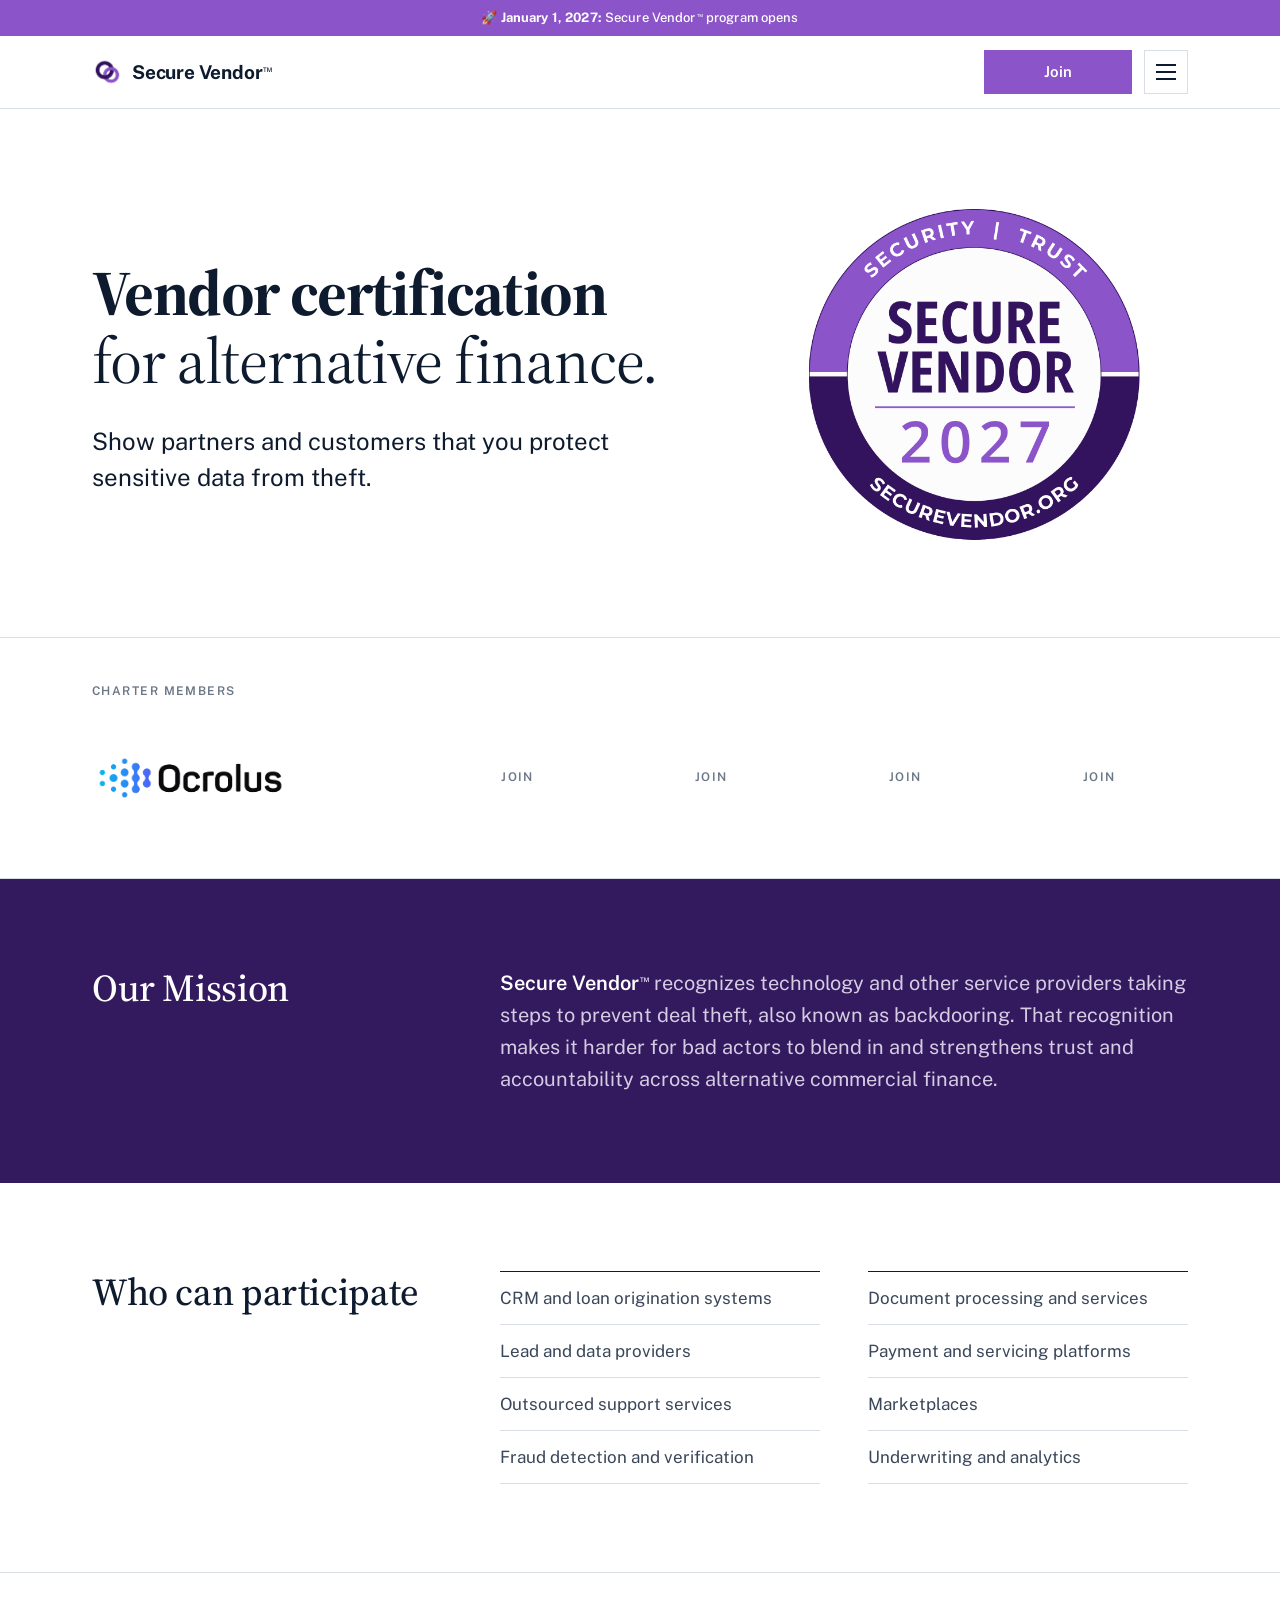
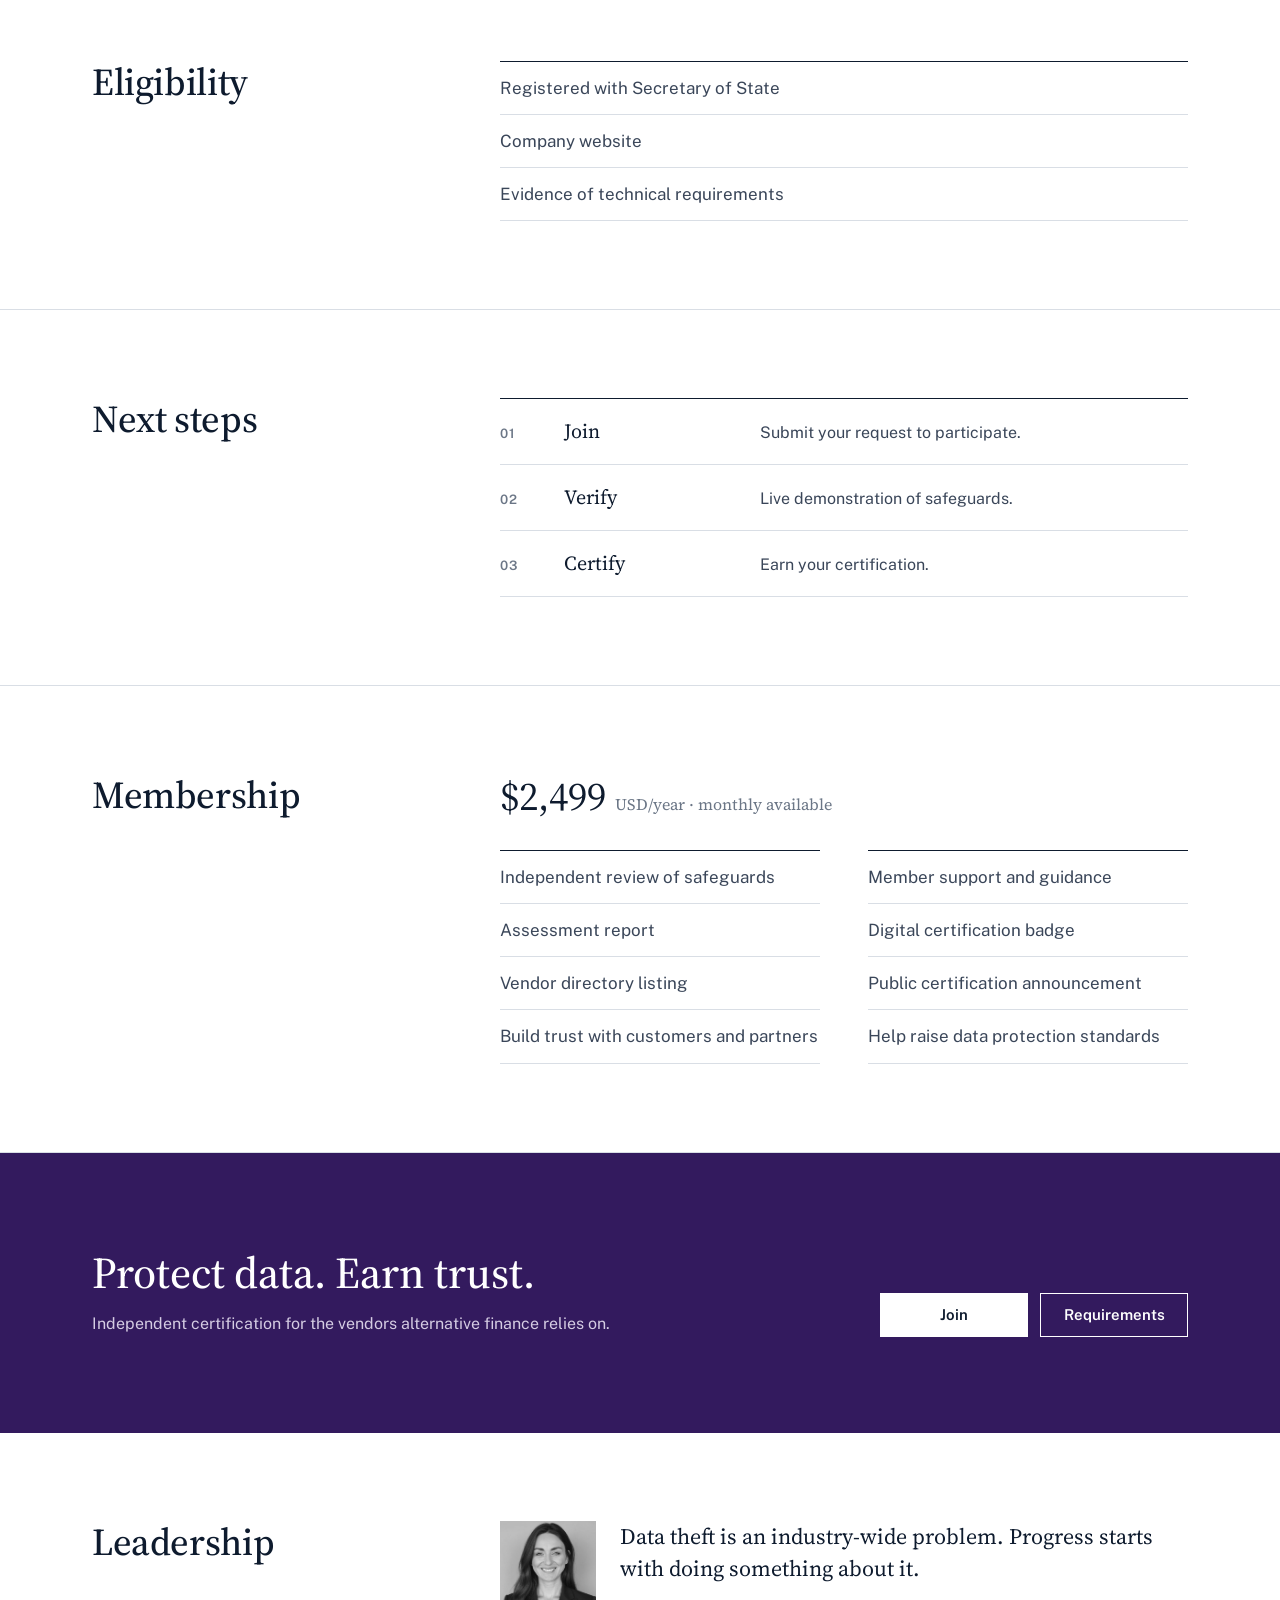
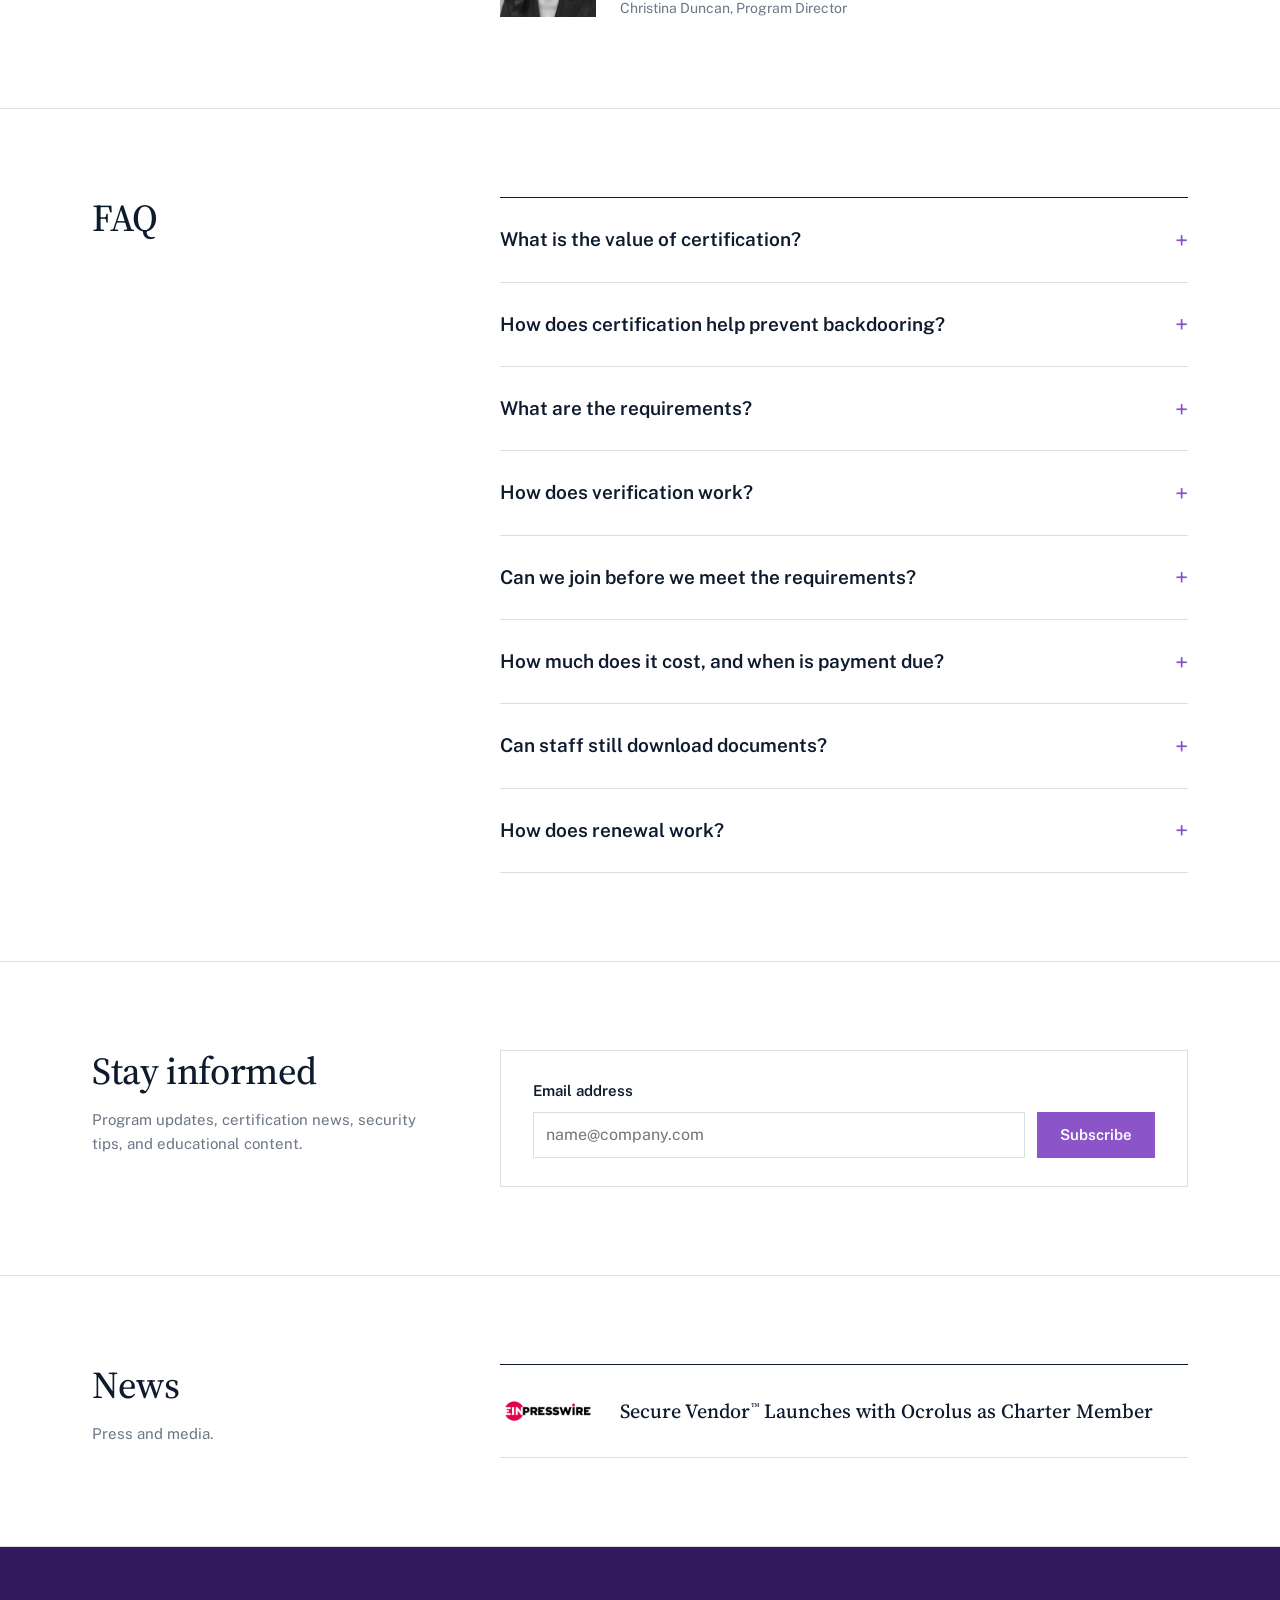
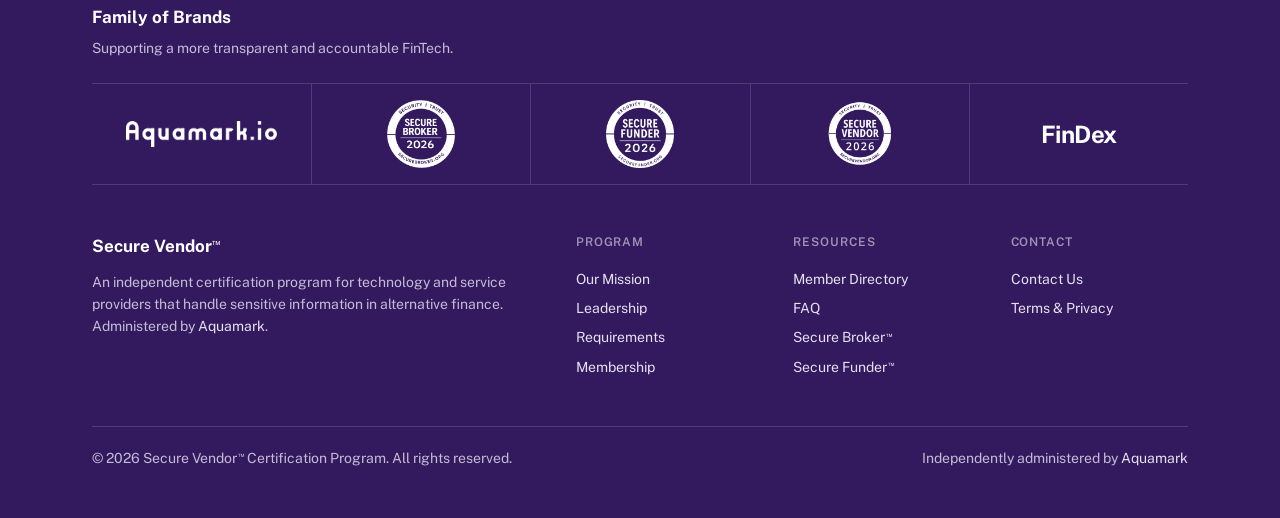
==== index.html @ 7bb22926 "Home: Ocrolus logo slightly smaller Co-Authored-By: Claude Opus 5.5 <noreply@anthropic.com> Claude-S" ====
<!DOCTYPE html>
<html lang="en">
<head>
<meta charset="UTF-8">
<meta name="viewport" content="width=device-width, initial-scale=1.0">
<title>Secure Vendor™ — Vendor Certification for Alternative Finance</title>
<meta name="description" content="Secure Vendor™ is an independent certification program for technology and service providers that handle sensitive information in alternative finance.">
<meta property="og:title" content="Secure Vendor™ — Vendor Certification for Alternative Finance">
<meta property="og:description" content="Secure Vendor™ is an independent certification program for technology and service providers that handle sensitive information in alternative finance.">
<meta property="og:type" content="website">
<meta property="og:url" content="https://securevendor.org/">
<meta property="og:image" content="https://securevendor.org/og-blank.png">
<link rel="icon" type="image/png" sizes="32x32" href="vendor-rings.png?v=c6db47a4">
<link rel="apple-touch-icon" sizes="180x180" href="vendor-rings.png?v=c6db47a4">
<link rel="preconnect" href="https://fonts.googleapis.com">
<link rel="preconnect" href="https://fonts.gstatic.com" crossorigin>
<link href="https://fonts.googleapis.com/css2?family=Public+Sans:wght@400;500;600;700&family=Source+Serif+4:opsz,wght@8..60,400;8..60,500;8..60,600;8..60,700&display=swap" rel="stylesheet">
<link rel="stylesheet" href="site.css?v=baca03fb">
<style>
  .form-frame { border: 1px solid var(--rule); background: var(--paper); padding: 28px 32px; }
  .nl-form label { display: block; font-size: 15px; font-weight: 600; color: var(--ink); margin-bottom: 8px; }
  .nl-row { display: flex; gap: 12px; }
  .nl-row input { flex: 1; min-width: 0; font: inherit; font-size: 16px; color: var(--ink); background: #fff; border: 1px solid var(--rule); border-radius: 0; padding: 11px 12px; line-height: 1.4; }
  .nl-row input:focus { outline: none; border-color: var(--accent); box-shadow: 0 0 0 3px rgba(26, 109, 217, .15); }
  .nl-row input[aria-invalid=true] { border-color: #B42318; }
  .nl-row .btn { min-width: 0; flex: none; }
  .nl-row .btn[disabled] { opacity: .65; cursor: progress; }
  .nl-hp { position: absolute; left: -10000px; width: 1px; height: 1px; overflow: hidden; }
  .nl-msg { margin: 12px 0 0; font-size: 15px; }
  .nl-msg.is-error { color: #B42318; }
  .nl-msg.is-ok { color: var(--ink); }
  @media (max-width: 560px) { .form-frame { padding: 22px 20px; } .nl-row { flex-direction: column; } .nl-row .btn { width: 100%; } }
</style>
</head>
<body>


<header class="nav">
  <div class="announce">🚀 <strong>January 1, 2027:</strong> Secure Vendor<sup class="tm">&trade;</sup> program opens</div>
  <div class="wrap">
    <a class="nav-logo" href="./" aria-label="Secure Vendor home"><img src="vendor-rings.png?v=c6db47a4" alt=""><span>Secure Vendor<sup>&trade;</sup></span></a>
    <nav class="nav-links" aria-label="Primary">
      <a href="program-guidelines/" target="_blank" rel="noopener">Requirements</a>
      <a href="#faq">FAQs</a>
      <a href="#press">News</a>
      <a href="directory/">Directory</a>
      <a href="https://securebroker.org" target="_blank" rel="noopener noreferrer">Broker Program</a>
      <a href="https://securefunder.org" target="_blank" rel="noopener noreferrer">Funder Program</a>
      <a href="contact/">Contact</a>
    </nav>
    <div class="nav-actions">
      <a class="btn" href="join/">Join</a>
      <button class="nav-toggle" type="button" aria-expanded="false" aria-controls="mobileMenu" aria-label="Open menu"><span></span><span></span><span></span></button>
    </div>
  </div>
  <div class="mobile-menu" id="mobileMenu">
    <a href="program-guidelines/" target="_blank" rel="noopener">Requirements</a>
    <a href="#faq">FAQs</a>
    <a href="#press">News</a>
    <a href="directory/">Directory</a>
    <a href="https://securebroker.org" target="_blank" rel="noopener noreferrer">Broker Program</a>
    <a href="https://securefunder.org" target="_blank" rel="noopener noreferrer">Funder Program</a>
    <a href="contact/">Contact</a>
  </div>
</header>

<main>

  <section class="hero">
    <div class="wrap">
      <div>
        <h1><strong>Vendor certification</strong><br class="m-br"> <span class="h1-tail">for alternative finance.</span></h1>
        <p class="hero-lede">Show partners and customers that you<br class="m-br"> protect sensitive data from theft.</p>
      </div>
      <figure class="figure">
        <div class="figure-frame"><img src="vendor-badge-2027.png?v=ba500cca" alt="Secure Vendor&trade; Certified 2027"></div>
      </figure>
    </div>
  </section>

  <section class="clients" id="members" aria-labelledby="members-title">
    <div class="wrap">
      <h2 class="clients-label" id="members-title">Charter Members</h2>
      <ul class="client-grid">
        <li><a class="client-slot" href="https://www.ocrolus.com/" target="_blank" rel="noopener noreferrer"><img src="ocrolus.png?v=8b1a0f3a" alt="Ocrolus"></a></li>
        <li><a class="client-slot soon" href="join/">Join</a></li>
        <li><a class="client-slot soon" href="join/">Join</a></li>
        <li><a class="client-slot soon" href="join/">Join</a></li>
        <li><a class="client-slot soon" href="join/">Join</a></li>
      </ul>
    </div>
  </section>

  <section class="section dark" id="about">
    <div class="wrap">
      <div>
        <h2>Our Mission</h2>
      </div>
      <div class="body">
        <p class="mission"><strong>Secure Vendor<sup class="tm">&trade;</sup></strong> recognizes technology and other service providers taking steps to prevent deal theft, also known as backdooring. That recognition makes it harder for bad actors to blend in and strengthens trust and accountability across alternative commercial finance.</p>
      </div>
    </div>
  </section>

  <section class="section" id="eligibility">
    <div class="wrap">
      <div>
        <h2>Who can participate</h2>
      </div>
      <div>
        <ul class="ruled two">
          <li>CRM and loan origination systems</li>
          <li>Document processing and services</li>
          <li>Lead and data providers</li>
          <li>Payment and servicing platforms</li>
          <li>Outsourced support services</li>
          <li>Marketplaces</li>
          <li>Fraud detection and verification</li>
          <li>Underwriting and analytics</li>
        </ul>
      </div>
    </div>
  </section>

  <section class="section" id="eligibility-reqs">
    <div class="wrap">
      <div>
        <h2>Eligibility</h2>
      </div>
      <div>
        <ul class="ruled">
          <li>Registered with Secretary of State</li>
          <li>Company website</li>
          <li>Evidence of technical requirements</li>
        </ul>
      </div>
    </div>
  </section>

  <section class="section" id="how">
    <div class="wrap">
      <div>
        <h2>Next steps</h2>
      </div>
      <div>
        <ol class="hw">
          <li><span class="hw-n">01</span><span class="hw-t">Join</span><span class="hw-d">Submit your request to participate.</span></li>
          <li><span class="hw-n">02</span><span class="hw-t">Verify</span><span class="hw-d">Live demonstration of safeguards.</span></li>
          <li><span class="hw-n">03</span><span class="hw-t">Certify</span><span class="hw-d">Earn your certification.</span></li>
        </ol>
      </div>
    </div>
  </section>

  <section class="section" id="membership">
    <div class="wrap">
      <div>
        <h2>Membership</h2>
      </div>
      <div>
        <div class="price-row">
          <div><p class="price">$2,499 <small>USD/year &middot; monthly available</small></p></div>
        </div>
        <ul class="ruled two">
          <li>Independent review of safeguards</li>
          <li>Member support and guidance</li>
          <li>Assessment report</li>
          <li>Digital certification badge</li>
          <li>Vendor directory listing</li>
          <li>Public certification announcement</li>
          <li>Build trust with customers and partners</li>
          <li>Help raise data protection standards</li>
        </ul>
      </div>
    </div>
  </section>

  <section class="closing" id="join">
    <div class="wrap">
      <div>
        <h2>Protect data. Earn trust.</h2>
        <p>Independent certification for the vendors alternative finance relies on.</p>
      </div>
      <div class="closing-actions">
        <a class="btn" href="join/">Join</a>
        <a class="btn btn-quiet" href="program-guidelines/">Requirements</a>
      </div>
    </div>
  </section>

  <section class="section" id="leadership">
    <div class="wrap">
      <div>
        <h2>Leadership</h2>
      </div>
      <div class="body">
        <div class="pull">
          <img src="headshot.png?v=0e5fe84e" alt="Christina Duncan">
          <div>
            <blockquote>Data theft is an industry-wide problem. Progress starts with doing something about it.</blockquote>
            <cite>Christina Duncan, Program Director</cite>
          </div>
        </div>
      </div>
    </div>
  </section>

  <section class="section" id="faq">
    <div class="wrap">
      <div>
        <h2>FAQ</h2>
      </div>
      <div class="faq-list">
        <details class="faq-item" name="faq"><summary>What is the value of certification?</summary><div class="faq-a"><p><strong>Independent verification.</strong> Show customers and partners that your data protection safeguards have been independently verified. Certified companies receive a digital badge, a public directory listing, and a certification announcement on the program&rsquo;s social media channels and in its newsletter.</p></div></details>
        <details class="faq-item" name="faq"><summary>How does certification help prevent backdooring?</summary><div class="faq-a"><p>We verify that companies have safeguards in place that make it harder for staff to take sensitive documents and data out of company systems and send them to themselves for resale.</p></div></details>
        <details class="faq-item" name="faq"><summary>What are the requirements?</summary><div class="faq-a"><p>Registered with your Secretary of State, have a website, and meet all of the program&rsquo;s technical requirements. See the technical requirements <a href="program-guidelines/">here</a>.</p></div></details>
        <details class="faq-item" name="faq"><summary>How does verification work?</summary><div class="faq-a"><p>We&rsquo;ll meet with you on a live screen-sharing call that typically lasts 30 to 90 minutes. The call isn&rsquo;t recorded. During the call, you&rsquo;ll show us where non-management staff can access sensitive documents or data and what safeguards you use to protect that information. You can pause screen sharing between questions to keep sensitive or proprietary information private.</p></div></details>
        <details class="faq-item" name="faq"><summary>Can we join before we meet the requirements?</summary><div class="faq-a"><p>Yes, we encourage it. You have 90 days to meet the requirements. You can ask for more time or book a free call for help. We&rsquo;ll certify your company once we confirm you meet all of the requirements.</p></div></details>
        <details class="faq-item" name="faq"><summary>How much does it cost, and when is payment due?</summary><div class="faq-a"><p>$2,499 a year. You can pay in full or in 3, 6, 9 or 12 monthly payments at no added cost. You&rsquo;ll set up payment after you join, before your verification call.</p></div></details>
        <details class="faq-item" name="faq"><summary>Can staff still download documents?</summary><div class="faq-a"><p>Yes, as long as you have appropriate safeguards in place.</p></div></details>
        <details class="faq-item" name="faq"><summary>How does renewal work?</summary><div class="faq-a"><p>Certification renews every year. We&rsquo;ll email you to ask if your systems or the way you store or protect sensitive data have changed. Tell us what changed so we can review it. If nothing has changed, confirm that and your payment will renew automatically.</p></div></details>
      </div>
    </div>
  </section>

  <section class="section" id="newsletter">
    <div class="wrap">
      <div>
        <h2>Stay informed</h2>
        <p class="section-intro">Program updates, certification news, security tips, and educational content.</p>
      </div>
      <div class="form-frame">
        <form class="nl-form" id="nlForm" novalidate>
          <label for="nl-email">Email address</label>
          <div class="nl-row">
            <input id="nl-email" name="email" type="email" autocomplete="email" placeholder="name@company.com" maxlength="254" required>
            <button class="btn" type="submit" id="nl-submit">Subscribe</button>
          </div>
          <div class="nl-hp" aria-hidden="true"><label for="nl-fax">Fax</label><input id="nl-fax" name="fax" type="text" tabindex="-1" autocomplete="off"></div>
          <input type="hidden" name="t" id="nl-t">
          <p class="nl-msg" id="nl-msg" role="status" hidden></p>
        </form>
      </div>
    </div>
  </section>

  <section class="section" id="press">
    <div class="wrap">
      <div>
        <h2>News</h2>
        <p class="section-intro">Press and media.</p>
      </div>
      <div>
        <div>
          <div class="press-row">
            <img src="ein.png?v=b852520e" alt="EIN Presswire">
            <h3>Secure Vendor<sup class="tm">&trade;</sup> Launches with Ocrolus as Charter Member</h3>
          </div>
        </div>
      </div>
    </div>
  </section>

</main>

<script>
  (function () {
    var form = document.getElementById('nlForm'); if (!form) return;
    var input = document.getElementById('nl-email'), btn = document.getElementById('nl-submit'), msg = document.getElementById('nl-msg');
    document.getElementById('nl-t').value = String(Date.now());
    function say(text, ok) { msg.textContent = text; msg.className = 'nl-msg ' + (ok ? 'is-ok' : 'is-error'); msg.hidden = false; }
    input.addEventListener('input', function () { input.removeAttribute('aria-invalid'); });
    form.addEventListener('submit', function (e) {
      e.preventDefault();
      if (!/^[^\s@]+@[^\s@]+\.[a-z]{2,}$/i.test(input.value.trim())) { input.setAttribute('aria-invalid', 'true'); say('Please enter a valid email address.', false); input.focus(); return; }
      btn.disabled = true; btn.textContent = 'Subscribing\u2026'; msg.hidden = true;
      fetch('https://portal.securefunder.org/newsletter', { method: 'POST', body: new FormData(form) })
        .then(function (r) { return r.json().catch(function () { return { ok: false }; }); })
        .then(function (d) {
          if (d && d.ok) { form.reset(); say('Thanks, you\u2019re subscribed.', true); btn.textContent = 'Subscribed'; return; }
          say((d && d.error) || 'Something went wrong. Please try again.', false); btn.disabled = false; btn.textContent = 'Subscribe';
        })
        .catch(function () { say('We couldn\u2019t reach the server. Please try again.', false); btn.disabled = false; btn.textContent = 'Subscribe'; });
    });
  })();
</script>

<footer class="site-foot">
  <div class="wrap">
    <section class="fob" aria-labelledby="fob-title">
      <h2 id="fob-title" class="fob-title">Family of Brands</h2>
      <p class="fob-sub">Supporting a more transparent and accountable FinTech.</p>
      <ul class="fob-row">
        <li><a href="https://aquamark.io" target="_blank" rel="noopener noreferrer" aria-label="Aquamark homepage"><img class="fob-full" src="family-of-brands/aquamark.png?v=88b38f06" alt="Aquamark"></a></li>
        <li><a href="https://securebroker.org" target="_blank" rel="noopener noreferrer" aria-label="Secure Broker homepage"><img class="fob-badge" src="family-of-brands/secure-broker-badge.png?v=c771e2e2" alt="Secure Broker certified badge"></a></li>
        <li><a href="https://securefunder.org" target="_blank" rel="noopener noreferrer" aria-label="Secure Funder homepage"><img class="fob-badge" src="family-of-brands/secure-funder-badge.png?v=cc587128" alt="Secure Funder certified badge"></a></li>
        <li><a href="./" aria-label="Secure Vendor homepage"><img class="fob-badge" src="family-of-brands/secure-vendor-badge.png?v=2ccc2c30" alt="Secure Vendor certified badge"></a></li>
        <li><a href="https://joinfindex.com" target="_blank" rel="noopener noreferrer" aria-label="FinDex homepage"><span class="fob-findex">FinDex</span></a></li>
      </ul>
    </section>
    <div class="foot-grid">
      <div>
        <p class="foot-brand">Secure Vendor<sup>&trade;</sup></p>
        <p>An independent certification program for technology and service providers that handle sensitive information in alternative finance. Administered by <a href="https://aquamark.io" target="_blank" rel="noopener noreferrer">Aquamark</a>.</p>
      </div>
      <div class="foot-col">
        <h4>Program</h4>
        <a href="#about">Our Mission</a>
        <a href="#leadership">Leadership</a>
        <a href="program-guidelines/">Requirements</a>
        <a href="#membership">Membership</a>
      </div>
      <div class="foot-col">
        <h4>Resources</h4>
        <a href="directory/">Member Directory</a>
        <a href="#faq">FAQ</a>
        <a href="https://securebroker.org" target="_blank" rel="noopener noreferrer">Secure Broker<sup class="tm">&trade;</sup></a>
        <a href="https://securefunder.org" target="_blank" rel="noopener noreferrer">Secure Funder<sup class="tm">&trade;</sup></a>
      </div>
      <div class="foot-col">
        <h4>Contact</h4>
        <a href="contact/">Contact Us</a>
        <a href="terms-privacy/">Terms &amp; Privacy</a>
      </div>
    </div>
    <div class="foot-bottom">
      <span>&copy; 2026 Secure Vendor<sup class="tm">&trade;</sup> Certification Program. All rights reserved.</span>
      <span>Independently administered by <a href="https://aquamark.io" target="_blank" rel="noopener noreferrer">Aquamark</a></span>
    </div>
  </div>
</footer>

<script>
  (function () {
    var t = document.querySelector('.nav-toggle'), m = document.getElementById('mobileMenu');
    function set(o) { m.classList.toggle('open', o); t.classList.toggle('is-open', o); t.setAttribute('aria-expanded', o); t.setAttribute('aria-label', o ? 'Close menu' : 'Open menu'); }
    t.addEventListener('click', function (e) { e.stopPropagation(); set(!m.classList.contains('open')); });
    m.querySelectorAll('a').forEach(function (a) { a.addEventListener('click', function () { set(false); }); });
    document.addEventListener('click', function (e) { if (m.classList.contains('open') && !m.contains(e.target)) set(false); });
    document.addEventListener('keydown', function (e) { if (e.key === 'Escape') set(false); });
  })();
</script>


</body>
</html>
---- site.css ----
/* Secure Vendor — shared site styles.
   Same layout system as securefunder.org / securebroker.org, with a purple palette. */
:root {
  /* Badge purples: light #8B54C9 (buttons, logo ring), dark #33135D (button hover, logo ring); dark sections #331A5E */
  --purple: #8B54C9; --purple-deep: #33135D; --purple-dark: #331A5E; --lime: #DDF734;

  --ink: #0E1B2E; --text: #3A4659; --muted: #6B7686; --rule: #D9DEE5; --band: #F4F6F9; --paper: #FFFFFF;
  --link: #1A6DD9; --accent: var(--purple); --accent-deep: var(--purple-deep); --dark: var(--purple-dark);
  --highlight: var(--lime); --tag: #FFE45C;
  --foot-text: #C5BCD6; --foot-head: #9F93B5; --foot-link: #E6E0F0;
  --serif: 'Source Serif 4', Georgia, 'Times New Roman', serif;
  --sans: 'Public Sans', 'Helvetica Neue', Arial, sans-serif;
  --wrap: 1160px;
}
* { box-sizing: border-box; }
html { -webkit-text-size-adjust: 100%; overflow-x: clip; scroll-padding-top: 120px; }
body { margin: 0; overflow-x: clip; background: var(--paper); color: var(--text); font-family: var(--sans); font-size: 17px; line-height: 1.65; }
/* Short pages: the main area grows so the footer always reaches the bottom of the window */
body { min-height: 100vh; display: flex; flex-direction: column; }
body > main { flex: 1 0 auto; }
h1, h2, h3, p, li, blockquote { overflow-wrap: break-word; }
img { max-width: 100%; display: block; }
a { color: var(--link); text-decoration: none; }
a:hover { text-decoration: underline; text-underline-offset: 3px; }
a:focus-visible, button:focus-visible, summary:focus-visible { outline: 2px solid var(--link); outline-offset: 3px; }
.wrap { max-width: var(--wrap); margin: 0 auto; padding: 0 32px; }
h1, h2, h3 { font-family: var(--serif); color: var(--ink); font-weight: 500; margin: 0; }

/* Buttons */
.btn { display: inline-block; font-family: var(--sans); font-size: 15px; font-weight: 600; padding: 12px 22px; min-width: 148px; text-align: center; border: 1px solid var(--accent); background: var(--accent); color: #fff; line-height: 1.2; cursor: pointer; }
.btn:hover { background: var(--accent-deep); border-color: var(--accent-deep); color: #fff; text-decoration: none; }
.btn-quiet { background: transparent; color: var(--ink); border-color: var(--ink); }
.btn-quiet:hover { background: var(--ink); border-color: var(--ink); color: #fff; }

/* Top line + nav */
.nav { border-bottom: 1px solid var(--rule); background: var(--paper); position: sticky; top: 0; z-index: 50; }
.nav .wrap { display: flex; align-items: center; justify-content: space-between; height: 72px; gap: 24px; }
.nav-logo { display: flex; align-items: center; gap: 10px; color: var(--ink); font-family: var(--sans); font-weight: 700; font-size: 19px; letter-spacing: -0.01em; white-space: nowrap; }
.nav-logo:hover { text-decoration: none; }
.nav-logo img { width: 30px; height: 30px; }
.nav-logo sup { font-size: 10px; font-weight: 500; }
sup.tm { font-size: .5em; font-weight: 500; line-height: 0; vertical-align: super; margin-left: 1px; }
.nav-links { display: flex; align-items: center; gap: 28px; font-size: 15px; }
.nav-links a { color: var(--ink); }
.nav-links a:hover { color: var(--link); text-decoration: none; }
.nav-actions { display: flex; align-items: center; gap: 12px; }
.nav-toggle { display: none; background: none; border: 1px solid var(--rule); font: 600 14px var(--sans); color: var(--ink); padding: 8px 12px; cursor: pointer; }
.mobile-menu { display: none; border-top: 1px solid var(--rule); }
.mobile-menu a { display: block; padding: 14px 32px; border-bottom: 1px solid var(--rule); color: var(--ink); }

/* Home page announcement bar (inside the sticky nav) */
.announce { background: var(--accent); color: #FFFFFF; font-size: 13px; font-weight: 500; letter-spacing: .01em; line-height: 1.4; text-align: center; padding: 9px 16px; }
.announce strong { font-weight: 700; }
@media (max-width: 640px) { .announce { font-size: min(13px, 3.2vw); padding: 9px 12px; } }

/* Menu: hamburger at every screen size (links live in the dropdown) */
.nav-links { display: none !important; }
.nav-toggle { display: inline-flex !important; flex-direction: column; align-items: center; justify-content: center; gap: 5px; width: 44px; height: 44px; padding: 0; border: 1px solid var(--rule); background: var(--paper); cursor: pointer; }
.nav-toggle span { display: block; width: 20px; height: 2px; background: var(--ink); transition: transform .2s ease, opacity .2s ease; }
.nav-toggle.is-open span:nth-child(1) { transform: translateY(7px) rotate(45deg); }
.nav-toggle.is-open span:nth-child(2) { opacity: 0; }
.nav-toggle.is-open span:nth-child(3) { transform: translateY(-7px) rotate(-45deg); }
.mobile-menu.open { display: block; }
@media (min-width: 961px) {
  .mobile-menu { position: absolute; top: 100%; right: max(32px, calc((100% - var(--wrap)) / 2 + 32px)); width: 300px; background: var(--paper); border: 1px solid var(--rule); box-shadow: 0 12px 32px rgba(14, 27, 46, .12); }
  .mobile-menu a { padding: 14px 24px; }
  .mobile-menu a:last-child { border-bottom: 0; }
  .mobile-menu a[href*="portal."] { display: none; }
}

/* Hero */
.hero { padding: 88px 0 80px; border-bottom: 1px solid var(--rule); }
.hero .wrap { display: grid; grid-template-columns: minmax(0, 7fr) minmax(0, 5fr); gap: 72px; align-items: center; }
.hero h1 { font-size: clamp(40px, 5.2vw, 64px); line-height: 1.06; letter-spacing: -0.015em; font-weight: 400; }
.hero h1 .m-br, .hero-lede .m-br { display: none; }
.hero h1 strong { font-weight: 700; letter-spacing: -0.025em; }
.hero-lede { font-size: 24px; line-height: 1.5; max-width: 24em; margin: 28px 0 0; color: var(--ink); }
.hero-actions { display: flex; gap: 12px; flex-wrap: wrap; margin-top: 36px; }
.figure { margin: 0; }
.figure-frame img { margin: 0 auto; max-height: 360px; width: auto; }

/* Charter members */
.clients { padding: 44px 0 48px; border-bottom: 1px solid var(--rule); }
.clients-label { margin: 0 0 24px; font-family: var(--sans); font-size: 12px; font-weight: 600; letter-spacing: .12em; text-transform: uppercase; color: var(--muted); }
.client-grid { list-style: none; margin: 0; padding: 0; display: grid; grid-template-columns: minmax(0, 1.8fr) repeat(4, minmax(0, 1fr)); gap: 16px; }
.client-slot { display: flex; align-items: center; justify-content: center; height: 104px; padding: 12px 16px; text-align: center; }
a.client-slot:hover { text-decoration: none; }
a.client-slot.soon:hover { color: var(--accent); }
.client-slot img { max-height: 54px; max-width: 100%; width: auto; }
.client-grid li:first-child .client-slot { justify-content: flex-start; padding-left: 0; }
.client-name { font-family: var(--sans); font-size: 22px; font-weight: 700; letter-spacing: -.01em; color: var(--ink); }
.client-slot.soon { font-size: 12px; font-weight: 600; letter-spacing: .1em; text-transform: uppercase; color: var(--muted); }
@media (max-width: 640px) {
  .client-grid { grid-template-columns: 1fr; gap: 4px; }
  .client-slot { height: 56px; }
  .client-grid li:first-child .client-slot { height: 108px; justify-content: center; padding-left: 16px; }
  .client-slot img { max-height: 62px; }
}

/* Sections */
.section { padding: 88px 0; border-bottom: 1px solid var(--rule); }
.section.dark { background: var(--dark); color: #D5CCE3; border-bottom: 0; }
.section.dark h2, .section.dark strong { color: #fff; }
.section.band { background: var(--band); }
.section > .wrap { display: grid; grid-template-columns: minmax(0, 4fr) minmax(0, 8fr); gap: 64px; }
.section h2 { font-size: 38px; line-height: 1.15; letter-spacing: -0.01em; }
.section-intro { font-size: 15px; color: var(--muted); margin: 14px 0 0; max-width: 22em; }
.mission { font-size: 20px; line-height: 1.6; margin: 0; }
.body p { margin: 0 0 18px; max-width: 38em; }
.body p:last-child { margin-bottom: 0; }
.body strong { color: var(--ink); font-weight: 600; }
.tag-new { display: inline-block; background: var(--tag); color: var(--ink); font-size: 12px; font-weight: 700; letter-spacing: .08em; text-transform: uppercase; line-height: 1; padding: 6px 9px; margin-bottom: 14px; }
.soft-mark { background: rgba(221, 247, 52, .45); color: inherit; padding: 1px 4px; border-radius: 3px; }

.note { font-size: 15px; color: var(--muted); margin: 20px 0 0; max-width: 40em; }
.lead { font-family: var(--serif); font-size: 24px; line-height: 1.45; color: var(--ink); margin: 0 0 28px; max-width: 30em; }

/* Lists */
.ruled { list-style: none; margin: 0; padding: 0; border-top: 1px solid var(--ink); }
.ruled li { padding: 12px 0; border-bottom: 1px solid var(--rule); }
.ruled.two { display: grid; grid-template-columns: 1fr 1fr; column-gap: 48px; border-top: 0; }
.ruled.two li:nth-child(-n+2) { border-top: 1px solid var(--ink); }

.cols-2 { display: grid; grid-template-columns: repeat(2, minmax(0, 1fr)); gap: 48px 48px; }
.col h3 { font-size: 22px; padding-bottom: 14px; border-bottom: 1px solid var(--ink); margin-bottom: 4px; }
.col p { margin: 14px 0 0; font-size: 16px; }

/* Numbered steps */
.hw { list-style: none; margin: 0; padding: 0; border-top: 1px solid var(--ink); }
.hw li { display: grid; grid-template-columns: 48px 180px 1fr; gap: 16px; align-items: baseline; padding: 16px 0; border-bottom: 1px solid var(--rule); }
.hw-n { font-size: 13px; font-weight: 600; letter-spacing: .06em; color: var(--muted); }
.hw-t { font-family: var(--serif); font-size: 20px; color: var(--ink); }
.hw-d { font-size: 16px; color: var(--text); }

/* Compare (not a checklist) */
.contrast { display: grid; grid-template-columns: repeat(2, minmax(0, 1fr)); gap: 16px; }
.contrast > div { border: 1px solid var(--rule); padding: 22px 22px 24px; }
.contrast .is { border-color: var(--purple); border-width: 2px; background: var(--paper); }
.contrast h3 { font-family: var(--sans); font-size: 12px; font-weight: 700; letter-spacing: .1em; text-transform: uppercase; color: var(--muted); margin: 0 0 12px; }
.contrast .is h3 { color: var(--accent); }
.contrast ul { list-style: none; margin: 0; padding: 0; }
.contrast li { padding: 8px 0; border-top: 1px solid var(--rule); font-size: 16px; }
.contrast li:first-child { border-top: 0; padding-top: 0; }

/* Pricing */
.price-row { display: flex; gap: 32px 64px; flex-wrap: wrap; margin-bottom: 32px; }
.price { margin: 0; font-family: var(--serif); font-size: 40px; line-height: 1.1; color: var(--ink); }
.price small { font-family: inherit; font-size: 16px; color: var(--muted); white-space: nowrap; display: inline-block; }
.price-note { margin: 6px 0 0; font-size: 15px; color: var(--muted); }

/* Leadership */
.pull { margin: 0; display: grid; grid-template-columns: 96px minmax(0, 1fr); gap: 24px; align-items: start; }
.pull img { width: 96px; height: 96px; object-fit: cover; filter: grayscale(100%); }
.pull blockquote { margin: 0; font-family: var(--serif); font-size: 22px; line-height: 1.45; color: var(--ink); }
.pull cite { display: block; font-style: normal; font-size: 14px; color: var(--muted); margin-top: 12px; }
.linkbtn { background: none; border: 0; padding: 0; font: inherit; font-size: 14px; color: var(--link); cursor: pointer; margin-top: 10px; }
.linkbtn:hover { text-decoration: underline; text-underline-offset: 3px; }

/* Closing band */
.closing { padding: 96px 0; background: var(--dark); color: #D5CCE3; }
.closing .wrap { display: flex; align-items: flex-end; justify-content: space-between; gap: 40px; flex-wrap: wrap; }
.closing h2 { color: #fff; font-size: clamp(32px, 4vw, 44px); line-height: 1.1; max-width: 16em; }
.closing p { margin: 14px 0 0; font-size: 16px; }
.closing .btn { background: #fff; border-color: #fff; color: var(--ink); }
.closing .btn:hover { background: #E9E3F2; border-color: #E9E3F2; color: var(--ink); }
.closing .btn-quiet { background: transparent; color: #fff; border-color: #fff; }
.closing .btn-quiet:hover { background: #fff; color: var(--ink); }
.closing-actions { display: flex; gap: 12px; flex-wrap: wrap; }

/* FAQ */
.faq-list { border-top: 1px solid var(--ink); }
.faq-item { border-bottom: 1px solid var(--rule); }
.faq-item summary { list-style: none; cursor: pointer; display: flex; justify-content: space-between; align-items: center; gap: 24px; padding: 26px 0; font-size: 19px; font-weight: 600; color: var(--ink); }
.faq-item summary::-webkit-details-marker { display: none; }
.faq-item summary::after { content: "+"; flex: none; font-size: 24px; font-weight: 400; line-height: 1; color: var(--accent); }
.faq-item[open] summary::after { content: "\2212"; }
.faq-item summary:hover { color: var(--link); }
.faq-a { padding: 2px 0 32px; max-width: 42em; line-height: 1.7; }
.faq-a p { margin: 0 0 16px; }
.faq-a ul { margin: 0 0 16px; padding-left: 1.3em; }
.faq-a li { margin: 0 0 16px; padding-left: 4px; }
.faq-a li:last-child { margin-bottom: 0; }
.faq-a p:last-child, .faq-a ul:last-child { margin-bottom: 0; }

/* News (same as Secure Funder / Secure Broker) */
.press-row { display: grid; grid-template-columns: 96px minmax(0, 1fr); gap: 24px; align-items: center; padding: 22px 0; border-bottom: 1px solid var(--rule); color: inherit; }
.press-row:first-child { border-top: 1px solid var(--ink); }
a.press-row:hover { text-decoration: none; }
a.press-row:hover h3 { color: var(--link); }
.press-row img { width: 96px; height: auto; }
.press-row h3 { font-size: 20px; line-height: 1.35; }
@media (max-width: 640px) { .press-row { grid-template-columns: 64px minmax(0, 1fr); } .press-row img { width: 64px; } }


/* Program Requirements + Download Safeguards (same layout as Secure Broker / Secure Funder) */
.req-band { background: var(--band); padding: 56px 0 88px; }
.req-list { list-style: none; margin: 0; padding: 8px 36px; background: var(--paper); border: 1px solid var(--rule); box-shadow: 0 1px 2px rgba(14, 27, 46, .04), 0 12px 32px rgba(14, 27, 46, .06); }
.req-list li { display: grid; grid-template-columns: 36px 1fr; gap: 20px; align-items: start; padding: 22px 0; border-bottom: 1px solid var(--rule); }
.req-list li:last-child { border-bottom: 0; }
.req-n { display: inline-flex; align-items: center; justify-content: center; width: 32px; height: 32px; border-radius: 50%; background: var(--accent); color: #fff; font-size: 14px; font-weight: 700; }
.req-t { display: block; padding-top: 3px; font-size: 18px; line-height: 1.55; color: var(--ink); }
.req-opts { display: grid; gap: 10px; margin-top: 16px; }
.req-opt { display: grid; grid-template-columns: 26px 1fr; gap: 12px; align-items: start; padding: 4px 0; font-size: 16px; line-height: 1.6; color: var(--text); }
.req-opt strong { color: var(--ink); font-weight: 600; }
.opt-k { display: inline-flex; align-items: center; justify-content: center; width: 24px; height: 24px; margin-top: 1px; border-radius: 50%; border: 1.5px solid var(--accent); color: var(--accent); font-size: 12px; font-weight: 700; background: var(--paper); }
@media (max-width: 760px) { .req-band { padding: 32px 0 56px; } .req-list { padding: 4px 18px; } .req-list li { grid-template-columns: 30px 1fr; gap: 14px; padding: 18px 0; } .req-n { width: 28px; height: 28px; font-size: 13px; } .req-t { font-size: 17px; padding-top: 2px; } .req-opt { grid-template-columns: 24px 1fr; gap: 10px; } }
.req-note { margin: 12px 0 0; font-size: 15px; line-height: 1.6; color: var(--muted); }
.page-head.req-plain { border-bottom: 0; }

/* Inner pages */
.page-head { padding: 72px 0 32px; border-bottom: 1px solid var(--rule); }
.page-head h1 { font-size: clamp(40px, 5vw, 60px); line-height: 1.06; letter-spacing: -0.015em; font-weight: 400; }
.page-head .lede { font-size: 19px; line-height: 1.6; margin: 24px 0 0; max-width: 40em; }
.pg-eyebrow, .rq-eyebrow { margin: 0 0 14px; font-size: 12px; font-weight: 600; letter-spacing: .12em; text-transform: uppercase; color: var(--muted); }
.rq-eyebrow { margin-bottom: 20px; }
.rq-wrap { max-width: 920px; margin: 0 auto; padding: 0 32px; }
.rq-block { padding: 48px 0 72px; }
.rq-tight { padding-top: 0; }
.qualify { list-style: none; margin: 0; padding: 0; display: grid; grid-template-columns: repeat(3, minmax(0, 1fr)); gap: 16px; }
.qualify li { border: 1px solid var(--rule); padding: 22px 22px 26px; display: flex; flex-direction: column; gap: 14px; }
.q-n { font-size: 13px; font-weight: 600; letter-spacing: .06em; color: var(--muted); }
.q-t { font-family: var(--serif); font-size: 21px; line-height: 1.3; color: var(--ink); margin: 0; }
.q-d { margin: 0; font-size: 16px; }
.callout { background: var(--band); border-left: 4px solid var(--highlight); padding: 28px 32px; }
.callout-lead { font-family: var(--serif); font-size: 22px; line-height: 1.4; color: var(--ink); margin: 0 0 10px; }
.callout p { margin: 0 0 10px; }
.callout p:last-child { margin: 0; }
.areas { display: grid; grid-template-columns: repeat(2, minmax(0, 1fr)); gap: 0 48px; border-top: 1px solid var(--ink); }
.areas div { padding: 18px 0 20px; border-bottom: 1px solid var(--rule); }
.areas h3 { font-size: 20px; margin: 0 0 6px; }
.areas p { margin: 0; font-size: 16px; }
.areas .ex { margin-top: 8px; font-size: 14px; color: var(--muted); }

.cx-list { list-style: none; margin: 0; padding: 0; border-top: 1px solid var(--ink); }
.cx-list li { display: grid; grid-template-columns: 160px 1fr; align-items: baseline; gap: 16px; padding: 22px 0; border-bottom: 1px solid var(--rule); }
.cx-k { font-size: 12px; font-weight: 600; letter-spacing: .12em; text-transform: uppercase; color: var(--muted); }
.cx-v { font-family: var(--serif); font-size: 26px; color: var(--ink); }
.cx-v:hover { color: var(--link); text-decoration: none; }
.join-only { max-width: 680px; }
.form-frame { border: 1px solid var(--rule); background: var(--paper); padding: 8px 16px; }
.empty { border: 1px dashed var(--rule); padding: 28px; color: var(--muted); font-size: 16px; text-align: center; }
.dir-group + .dir-group { margin-top: 48px; }
.dir-group h2 { font-size: 26px; margin-bottom: 6px; }
.dir-group p { margin: 0 0 18px; color: var(--muted); font-size: 15px; }
.notice { font-size: 14px; color: var(--muted); margin: 16px 0 0; }

/* Footer */
.site-foot { padding: 56px 0 48px; font-size: 14px; color: var(--foot-text); background: var(--dark); }
.site-foot .fob { --fob-rule: rgba(255,255,255,0.15); margin: 0 0 48px; }
.site-foot .fob-title { margin: 0 0 6px; font-family: inherit; font-size: 17px; font-weight: 700; color: #fff; }
.site-foot .fob-sub { margin: 0; max-width: none; font-size: 14px; color: var(--foot-text); }
.fob-row { list-style: none; padding: 0; margin: 24px 0 0; display: grid; grid-template-columns: repeat(5, minmax(0, 1fr)); border-top: 1px solid var(--fob-rule); border-bottom: 1px solid var(--fob-rule); }
.fob-row li { margin: 0; padding: 0; }
.fob-row li + li { border-left: 1px solid var(--fob-rule); }
.fob-row a { display: flex; align-items: center; justify-content: center; height: 100px; padding: 16px; text-decoration: none; }
.fob-row a:hover { background: rgba(255,255,255,0.05); }
.fob-row .fob-full { display: block; height: 26px; width: auto; max-width: 100%; }
.fob-row .fob-badge { display: block; width: 68px; height: 68px; object-fit: contain; }
.fob-findex { font-weight: 700; font-size: 24px; letter-spacing: -0.02em; color: #fff; white-space: nowrap; }
.site-foot .foot-grid { display: grid; grid-template-columns: minmax(0, 5fr) repeat(3, minmax(0, 2fr)); gap: 40px; }
.site-foot .foot-brand { font-family: var(--sans); font-weight: 700; font-size: 17px; color: #fff; margin: 0 0 10px; }
.site-foot .foot-brand sup { font-size: 9px; font-weight: 500; }
.site-foot p { margin: 0; max-width: 30em; line-height: 1.6; }
.site-foot h4 { margin: 0 0 12px; font-size: 12px; font-weight: 600; letter-spacing: .08em; text-transform: uppercase; color: var(--foot-head); }
.site-foot a { color: var(--foot-link); }
.site-foot a:hover { color: #fff; }
.site-foot .foot-col a { display: block; padding: 3px 0; }
.site-foot .foot-bottom { margin-top: 44px; padding-top: 20px; border-top: 1px solid rgba(255,255,255,.15); display: flex; justify-content: space-between; gap: 24px; flex-wrap: wrap; }

/* Bio modal */
.bio-overlay { position: fixed; inset: 0; z-index: 100; background: rgba(14,27,46,.45); display: none; align-items: center; justify-content: center; padding: 24px; }
.bio-overlay.active { display: flex; }
.bio-box { position: relative; background: #fff; max-width: 620px; width: 100%; padding: 44px 40px 36px; border: 1px solid var(--rule); max-height: 90vh; overflow: auto; }
.bio-box h3 { font-size: 24px; margin-bottom: 18px; }
.bio-box p { margin: 0 0 14px; font-size: 16px; }
.bio-close { position: absolute; top: 10px; right: 14px; background: none; border: 0; font-size: 26px; line-height: 1; color: var(--muted); cursor: pointer; }

@media (max-width: 1080px) { .nav-links { gap: 20px; } }
@media (max-width: 960px) {
  .nav-links, .nav-actions .btn-quiet { display: none; }
  .nav-toggle { display: inline-block; }
  .mobile-menu.open { display: block; }
  .hero { padding: 56px 0; }
  .hero .wrap, .section > .wrap { grid-template-columns: minmax(0, 1fr); gap: 40px; }
  .hero .figure { order: -1; }
  .hero .figure-frame img { max-height: 260px; }
  .section { padding: 64px 0; }
  .site-foot .foot-grid { grid-template-columns: 1fr 1fr; }
  .site-foot .foot-grid > div:first-child { grid-column: 1 / -1; }
}
@media (max-width: 760px) {
  .mission { font-size: 18px; }
  .hw li { grid-template-columns: 36px 1fr; }
  .hw-d { grid-column: 2; }
  .page-head { padding: 48px 0 28px; }
  .rq-wrap { padding: 0 20px; }
  .rq-block { padding: 36px 0 48px; }
  .rq-tight { padding-top: 0; }
  .qualify, .areas, .contrast { grid-template-columns: 1fr; }
  .callout { padding: 22px 20px; }
  .cx-list li { grid-template-columns: 1fr; gap: 6px; }
  .cx-v { font-size: 22px; }
  .fob-row { grid-template-columns: repeat(2, minmax(0, 1fr)); }
  .fob-row li + li { border-left: 0; }
  .fob-row li:nth-child(even) { border-left: 1px solid var(--fob-rule); }
  .fob-row li:nth-child(n+3) { border-top: 1px solid var(--fob-rule); }
  .fob-row li:last-child:nth-child(odd) { grid-column: 1 / -1; }
  .fob-row a { height: 80px; padding: 12px 8px; }
  .fob-row .fob-full { height: 20px; }
  .fob-row .fob-badge { width: 56px; height: 56px; }
  .fob-findex { font-size: 20px; }
}
@media (max-width: 640px) {
  body { font-size: 16px; }
  .wrap { padding: 0 20px; }
  .nav .wrap { height: 64px; }
  .nav-actions .btn { min-width: 0; padding: 9px 16px; }
  .mobile-menu a { padding: 14px 20px; }
  .hero { padding: 44px 0 48px; }
  .hero h1 { font-size: min(38px, 8.2vw); }
  .hero h1 .m-br, .hero-lede .m-br { display: inline; }
  .hero h1, .hero-lede { text-align: center; margin-left: auto; margin-right: auto; }
  .hero-lede { font-size: min(20px, calc(5.4vw - 2px)); margin-top: 20px; }  /* keeps each forced line on one line */
  .hero-actions { justify-content: center; }
  .hero-actions .btn { flex: 1 1 0; min-width: 0; }
  .hero .figure-frame img { max-height: 240px; }
  .section h2 { font-size: 32px; }
  .lead { font-size: 21px; }
  .ruled.two, .cols-2 { grid-template-columns: minmax(0, 1fr); }
  .ruled.two li:nth-child(2) { border-top: 0; }
  .closing { padding: 64px 0; }
  .closing .wrap > div { width: 100%; }
  .closing-actions .btn { flex: 1 1 0; min-width: 0; padding-left: 12px; padding-right: 12px; }
  .pull { grid-template-columns: 72px minmax(0, 1fr); gap: 16px; }
  .pull img { width: 72px; height: 72px; }
  .pull blockquote { font-size: 19px; }
}
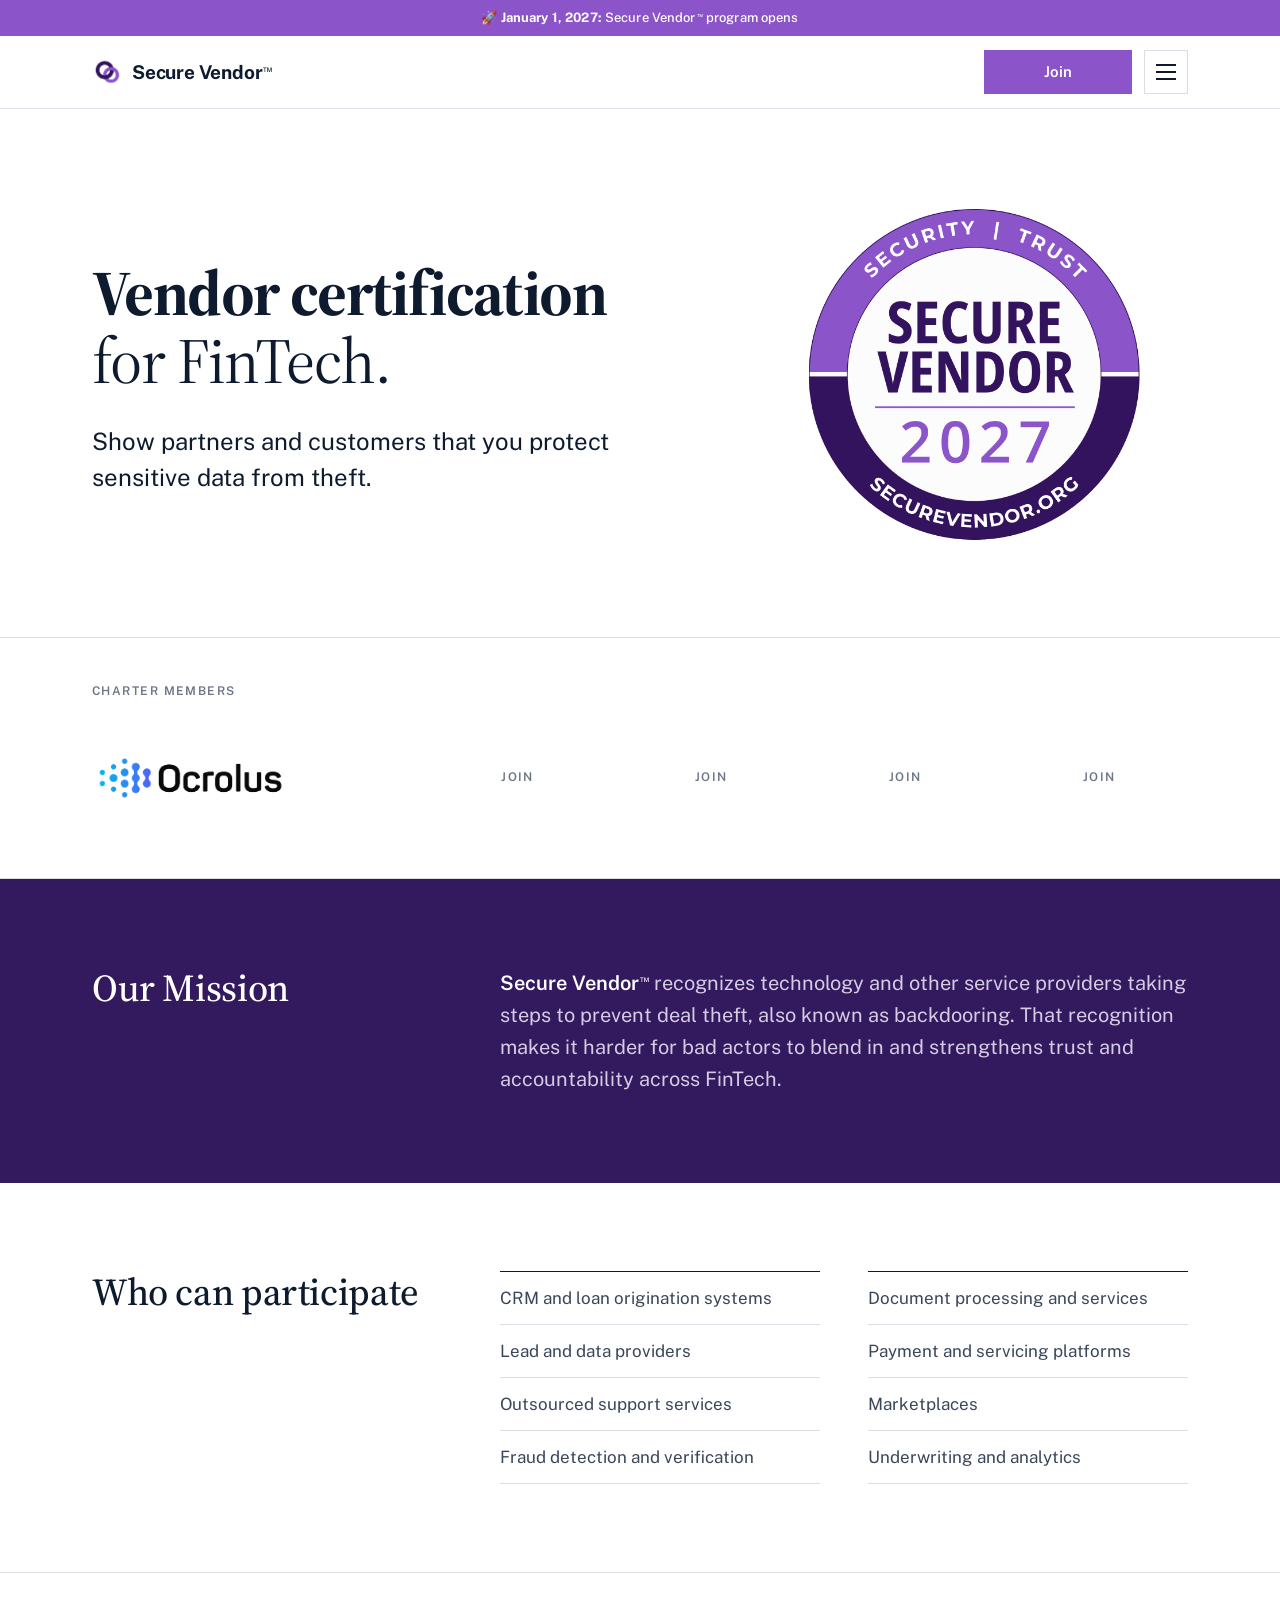
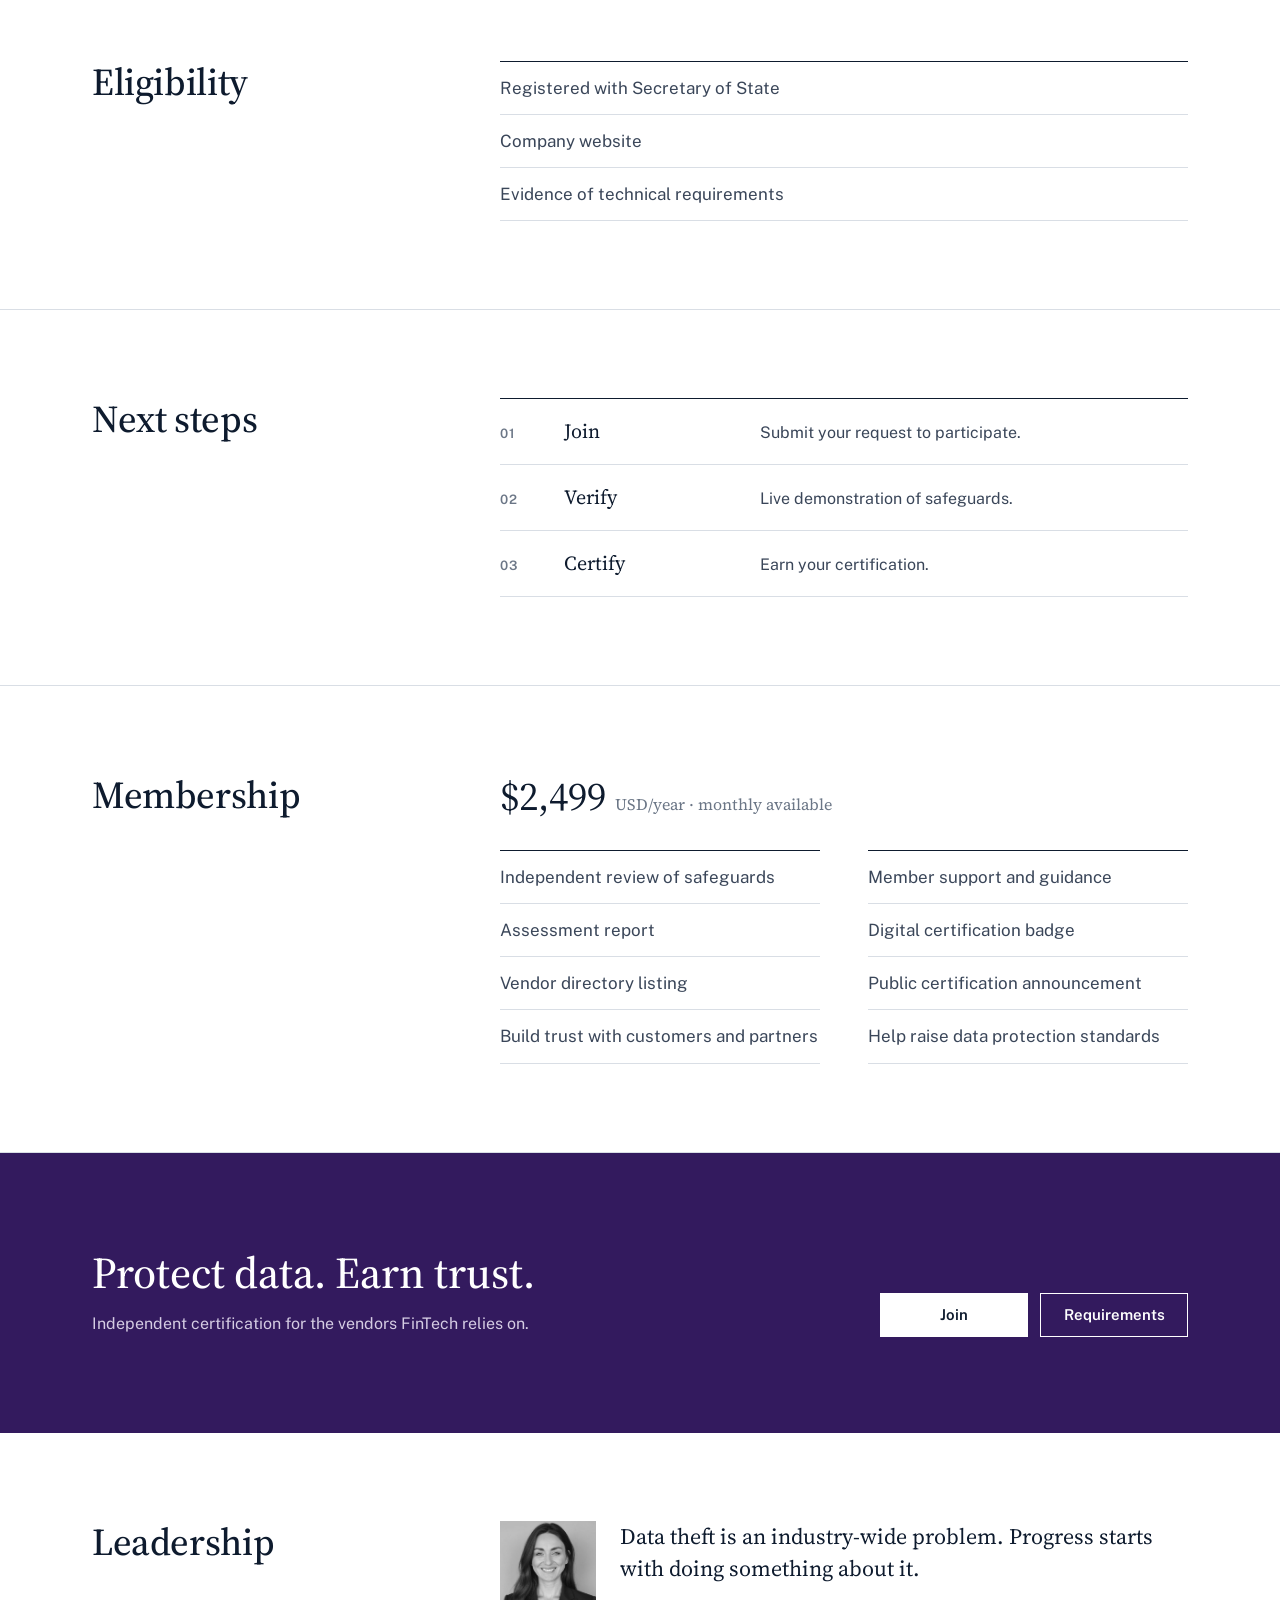
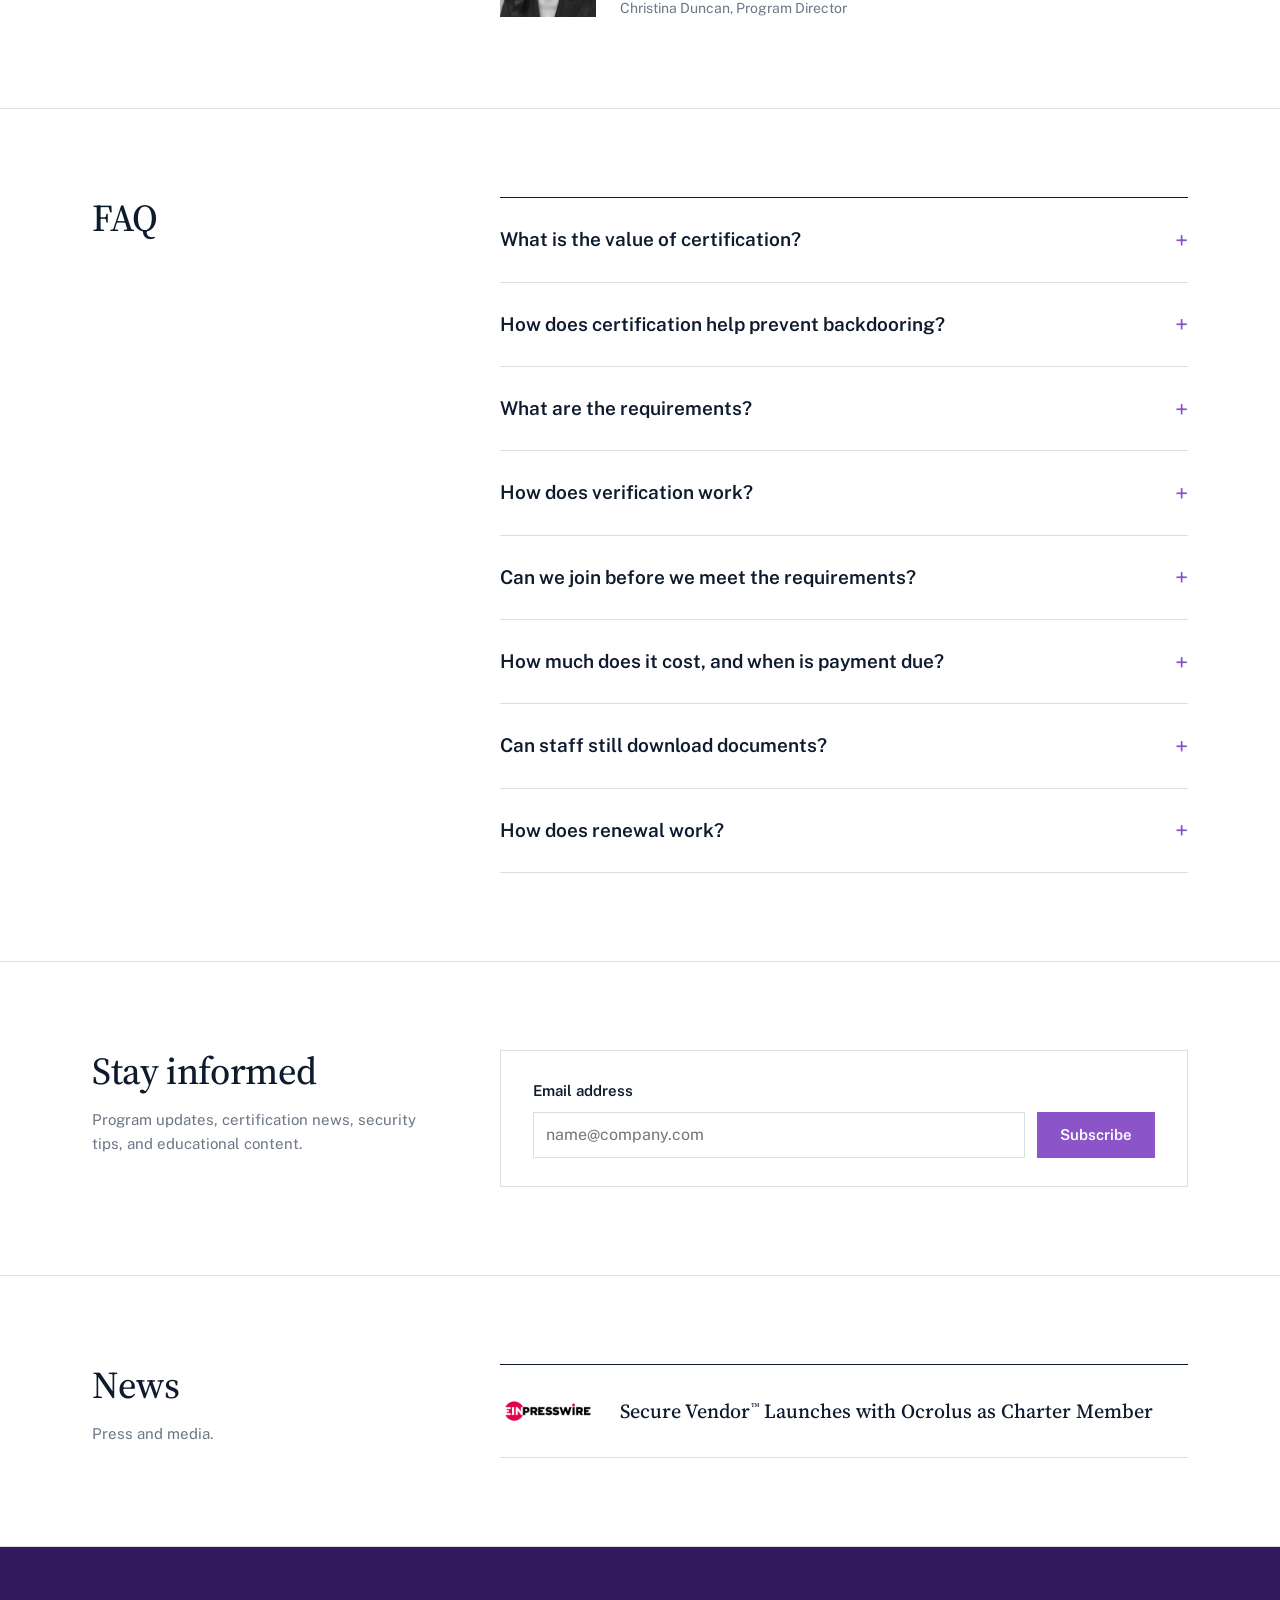
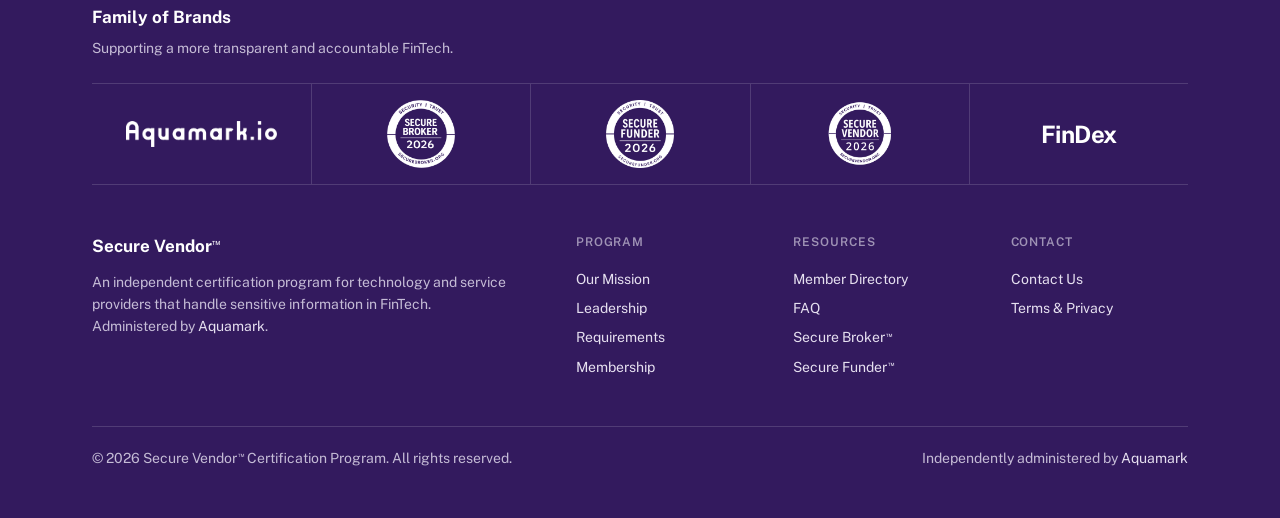
==== commit 2e06ad18: "Copy: 'alternative finance' -> 'FinTech' Co-Authored-By: Claude Opus 5.5 <noreply@anthropic.com> Cla" ====
--- a/index.html
+++ b/index.html
@@ -3,10 +3,10 @@
 <head>
 <meta charset="UTF-8">
 <meta name="viewport" content="width=device-width, initial-scale=1.0">
-<title>Secure Vendor™ — Vendor Certification for Alternative Finance</title>
-<meta name="description" content="Secure Vendor™ is an independent certification program for technology and service providers that handle sensitive information in alternative finance.">
-<meta property="og:title" content="Secure Vendor™ — Vendor Certification for Alternative Finance">
-<meta property="og:description" content="Secure Vendor™ is an independent certification program for technology and service providers that handle sensitive information in alternative finance.">
+<title>Secure Vendor™ — Vendor Certification for FinTech</title>
+<meta name="description" content="Secure Vendor™ is an independent certification program for technology and service providers that handle sensitive information in FinTech.">
+<meta property="og:title" content="Secure Vendor™ — Vendor Certification for FinTech">
+<meta property="og:description" content="Secure Vendor™ is an independent certification program for technology and service providers that handle sensitive information in FinTech.">
 <meta property="og:type" content="website">
 <meta property="og:url" content="https://securevendor.org/">
 <meta property="og:image" content="https://securevendor.org/og-blank.png">
@@ -69,7 +69,7 @@
   <section class="hero">
     <div class="wrap">
       <div>
-        <h1><strong>Vendor certification</strong><br class="m-br"> <span class="h1-tail">for alternative finance.</span></h1>
+        <h1><strong>Vendor certification</strong><br class="m-br"> <span class="h1-tail">for FinTech.</span></h1>
         <p class="hero-lede">Show partners and customers that you<br class="m-br"> protect sensitive data from theft.</p>
       </div>
       <figure class="figure">
@@ -97,7 +97,7 @@
         <h2>Our Mission</h2>
       </div>
       <div class="body">
-        <p class="mission"><strong>Secure Vendor<sup class="tm">&trade;</sup></strong> recognizes technology and other service providers taking steps to prevent deal theft, also known as backdooring. That recognition makes it harder for bad actors to blend in and strengthens trust and accountability across alternative commercial finance.</p>
+        <p class="mission"><strong>Secure Vendor<sup class="tm">&trade;</sup></strong> recognizes technology and other service providers taking steps to prevent deal theft, also known as backdooring. That recognition makes it harder for bad actors to blend in and strengthens trust and accountability across FinTech.</p>
       </div>
     </div>
   </section>
@@ -179,7 +179,7 @@
     <div class="wrap">
       <div>
         <h2>Protect data. Earn trust.</h2>
-        <p>Independent certification for the vendors alternative finance relies on.</p>
+        <p>Independent certification for the vendors FinTech relies on.</p>
       </div>
       <div class="closing-actions">
         <a class="btn" href="join/">Join</a>
@@ -301,7 +301,7 @@
     <div class="foot-grid">
       <div>
         <p class="foot-brand">Secure Vendor<sup>&trade;</sup></p>
-        <p>An independent certification program for technology and service providers that handle sensitive information in alternative finance. Administered by <a href="https://aquamark.io" target="_blank" rel="noopener noreferrer">Aquamark</a>.</p>
+        <p>An independent certification program for technology and service providers that handle sensitive information in FinTech. Administered by <a href="https://aquamark.io" target="_blank" rel="noopener noreferrer">Aquamark</a>.</p>
       </div>
       <div class="foot-col">
         <h4>Program</h4>
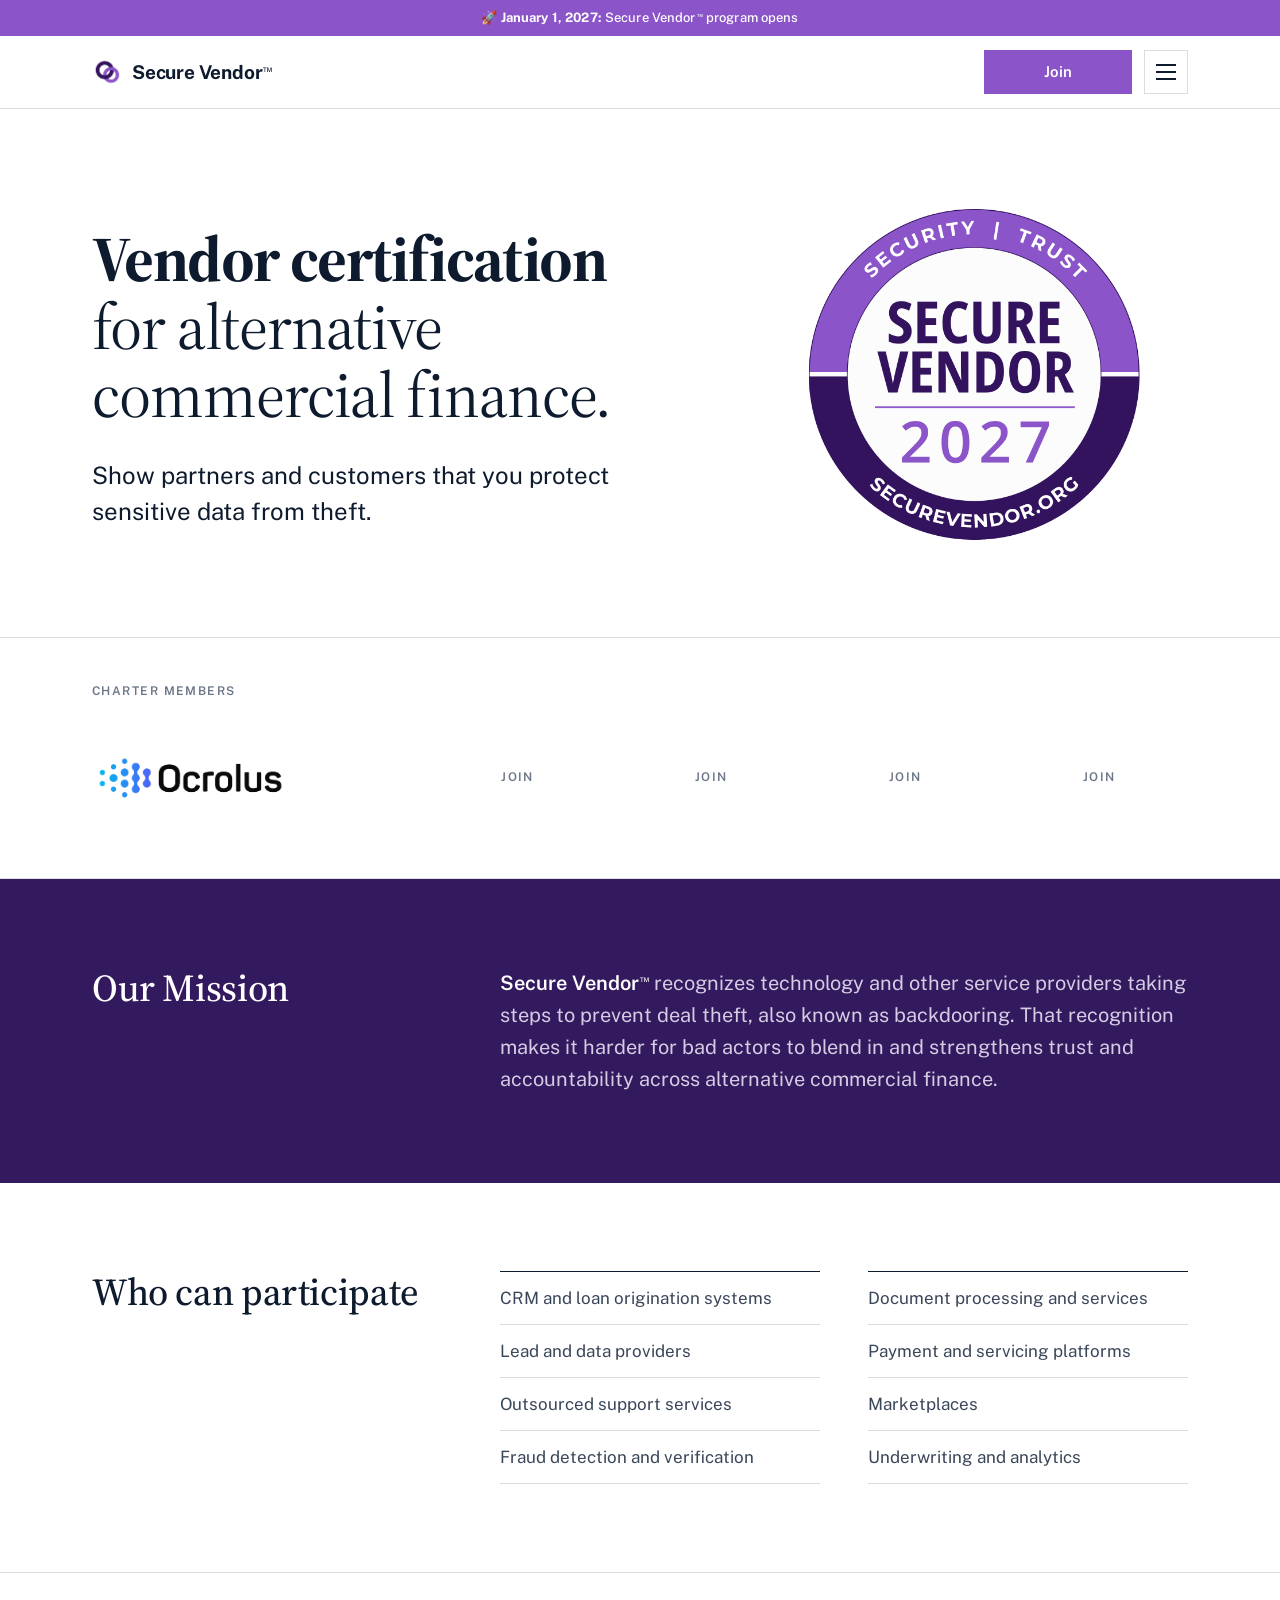
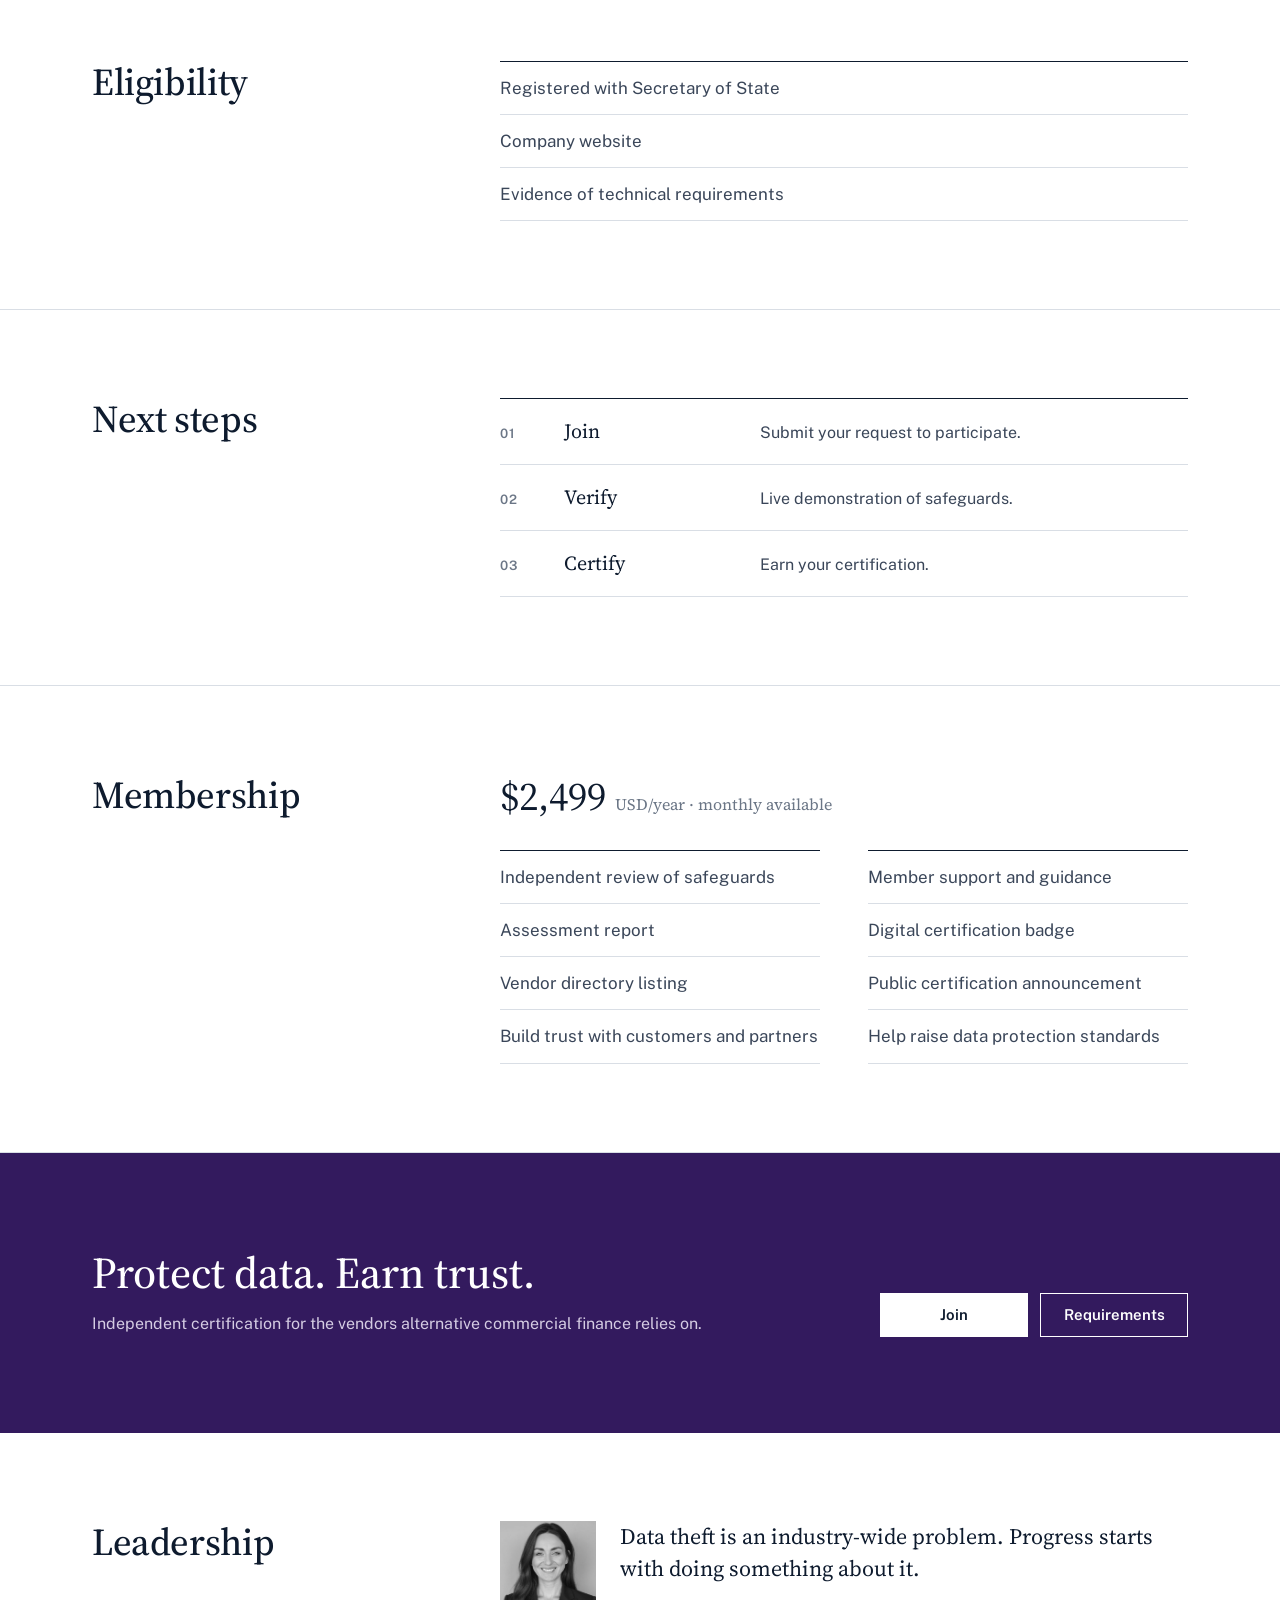
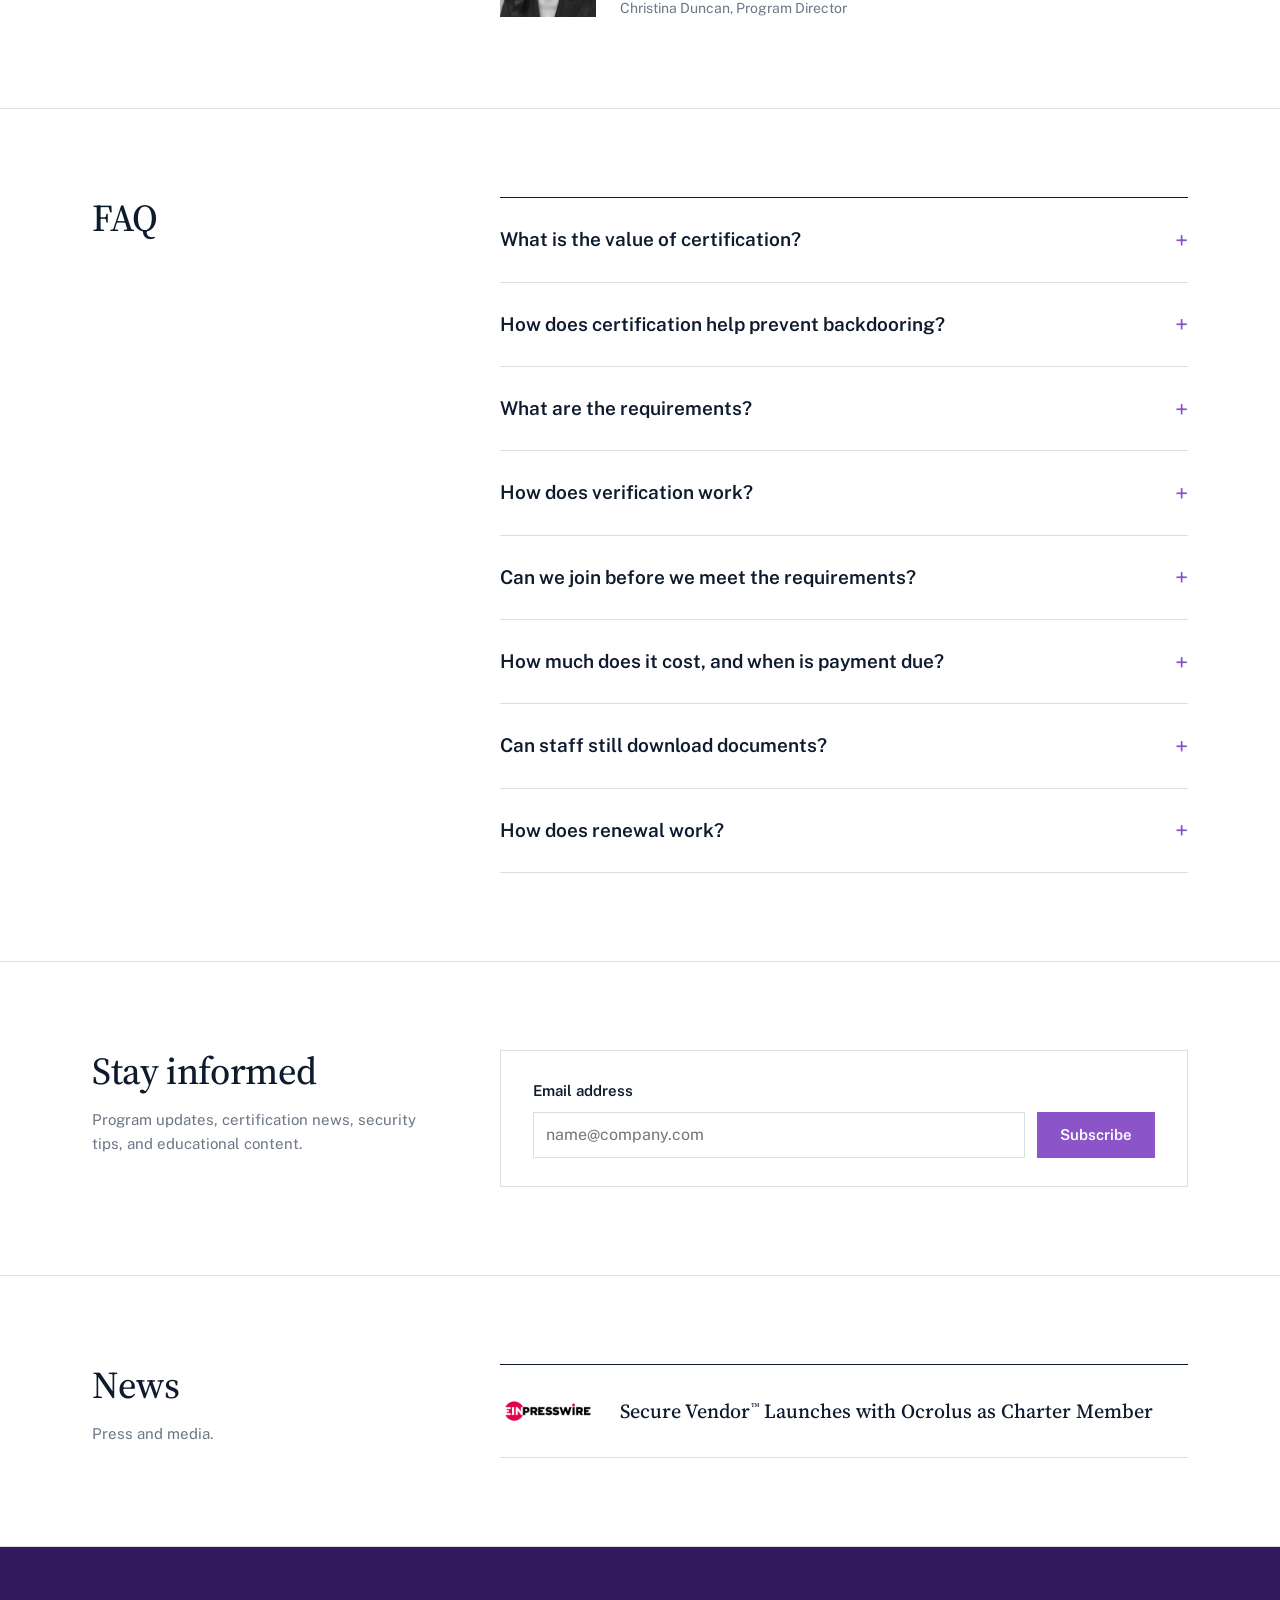
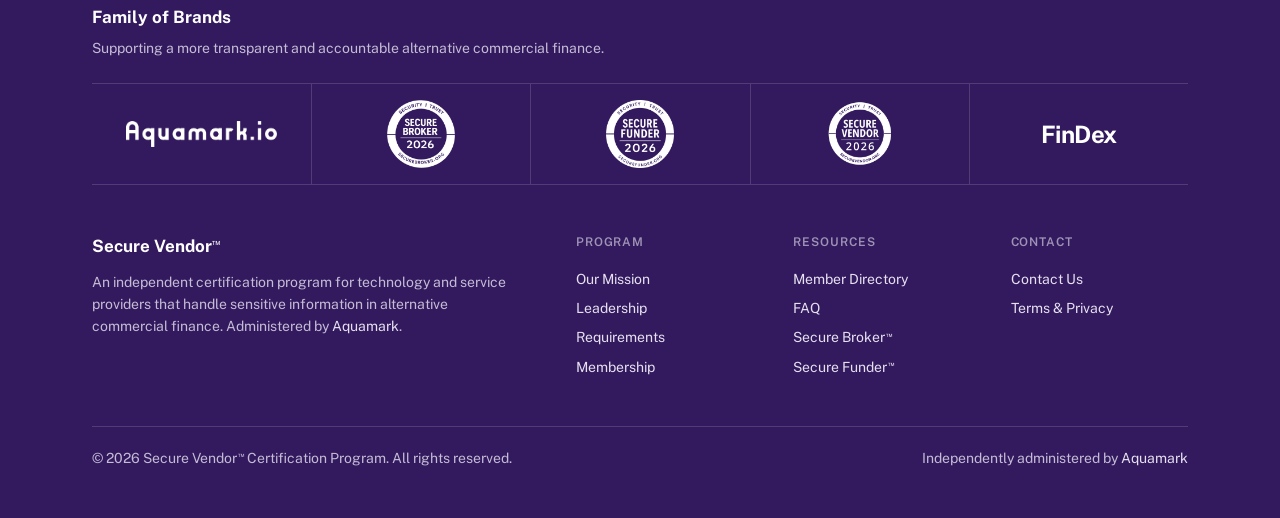
==== commit 4253f140: "Copy: FinTech -> alternative commercial finance Co-Authored-By: Claude Opus 5.5 <noreply@anthropic.c" ====
--- a/index.html
+++ b/index.html
@@ -3,10 +3,10 @@
 <head>
 <meta charset="UTF-8">
 <meta name="viewport" content="width=device-width, initial-scale=1.0">
-<title>Secure Vendor™ — Vendor Certification for FinTech</title>
-<meta name="description" content="Secure Vendor™ is an independent certification program for technology and service providers that handle sensitive information in FinTech.">
-<meta property="og:title" content="Secure Vendor™ — Vendor Certification for FinTech">
-<meta property="og:description" content="Secure Vendor™ is an independent certification program for technology and service providers that handle sensitive information in FinTech.">
+<title>Secure Vendor™ — Vendor Certification for Alternative Commercial Finance</title>
+<meta name="description" content="Secure Vendor™ is an independent certification program for technology and service providers that handle sensitive information in alternative commercial finance.">
+<meta property="og:title" content="Secure Vendor™ — Vendor Certification for Alternative Commercial Finance">
+<meta property="og:description" content="Secure Vendor™ is an independent certification program for technology and service providers that handle sensitive information in alternative commercial finance.">
 <meta property="og:type" content="website">
 <meta property="og:url" content="https://securevendor.org/">
 <meta property="og:image" content="https://securevendor.org/og-blank.png">
@@ -69,7 +69,7 @@
   <section class="hero">
     <div class="wrap">
       <div>
-        <h1><strong>Vendor certification</strong><br class="m-br"> <span class="h1-tail">for FinTech.</span></h1>
+        <h1><strong>Vendor certification</strong><br><span class="h1-tail">for alternative commercial finance.</span></h1>
         <p class="hero-lede">Show partners and customers that you<br class="m-br"> protect sensitive data from theft.</p>
       </div>
       <figure class="figure">
@@ -97,7 +97,7 @@
         <h2>Our Mission</h2>
       </div>
       <div class="body">
-        <p class="mission"><strong>Secure Vendor<sup class="tm">&trade;</sup></strong> recognizes technology and other service providers taking steps to prevent deal theft, also known as backdooring. That recognition makes it harder for bad actors to blend in and strengthens trust and accountability across FinTech.</p>
+        <p class="mission"><strong>Secure Vendor<sup class="tm">&trade;</sup></strong> recognizes technology and other service providers taking steps to prevent deal theft, also known as backdooring. That recognition makes it harder for bad actors to blend in and strengthens trust and accountability across alternative commercial finance.</p>
       </div>
     </div>
   </section>
@@ -179,7 +179,7 @@
     <div class="wrap">
       <div>
         <h2>Protect data. Earn trust.</h2>
-        <p>Independent certification for the vendors FinTech relies on.</p>
+        <p>Independent certification for the vendors alternative commercial finance relies on.</p>
       </div>
       <div class="closing-actions">
         <a class="btn" href="join/">Join</a>
@@ -289,7 +289,7 @@
   <div class="wrap">
     <section class="fob" aria-labelledby="fob-title">
       <h2 id="fob-title" class="fob-title">Family of Brands</h2>
-      <p class="fob-sub">Supporting a more transparent and accountable FinTech.</p>
+      <p class="fob-sub">Supporting a more transparent and accountable alternative commercial finance.</p>
       <ul class="fob-row">
         <li><a href="https://aquamark.io" target="_blank" rel="noopener noreferrer" aria-label="Aquamark homepage"><img class="fob-full" src="family-of-brands/aquamark.png?v=88b38f06" alt="Aquamark"></a></li>
         <li><a href="https://securebroker.org" target="_blank" rel="noopener noreferrer" aria-label="Secure Broker homepage"><img class="fob-badge" src="family-of-brands/secure-broker-badge.png?v=c771e2e2" alt="Secure Broker certified badge"></a></li>
@@ -301,7 +301,7 @@
     <div class="foot-grid">
       <div>
         <p class="foot-brand">Secure Vendor<sup>&trade;</sup></p>
-        <p>An independent certification program for technology and service providers that handle sensitive information in FinTech. Administered by <a href="https://aquamark.io" target="_blank" rel="noopener noreferrer">Aquamark</a>.</p>
+        <p>An independent certification program for technology and service providers that handle sensitive information in alternative commercial finance. Administered by <a href="https://aquamark.io" target="_blank" rel="noopener noreferrer">Aquamark</a>.</p>
       </div>
       <div class="foot-col">
         <h4>Program</h4>
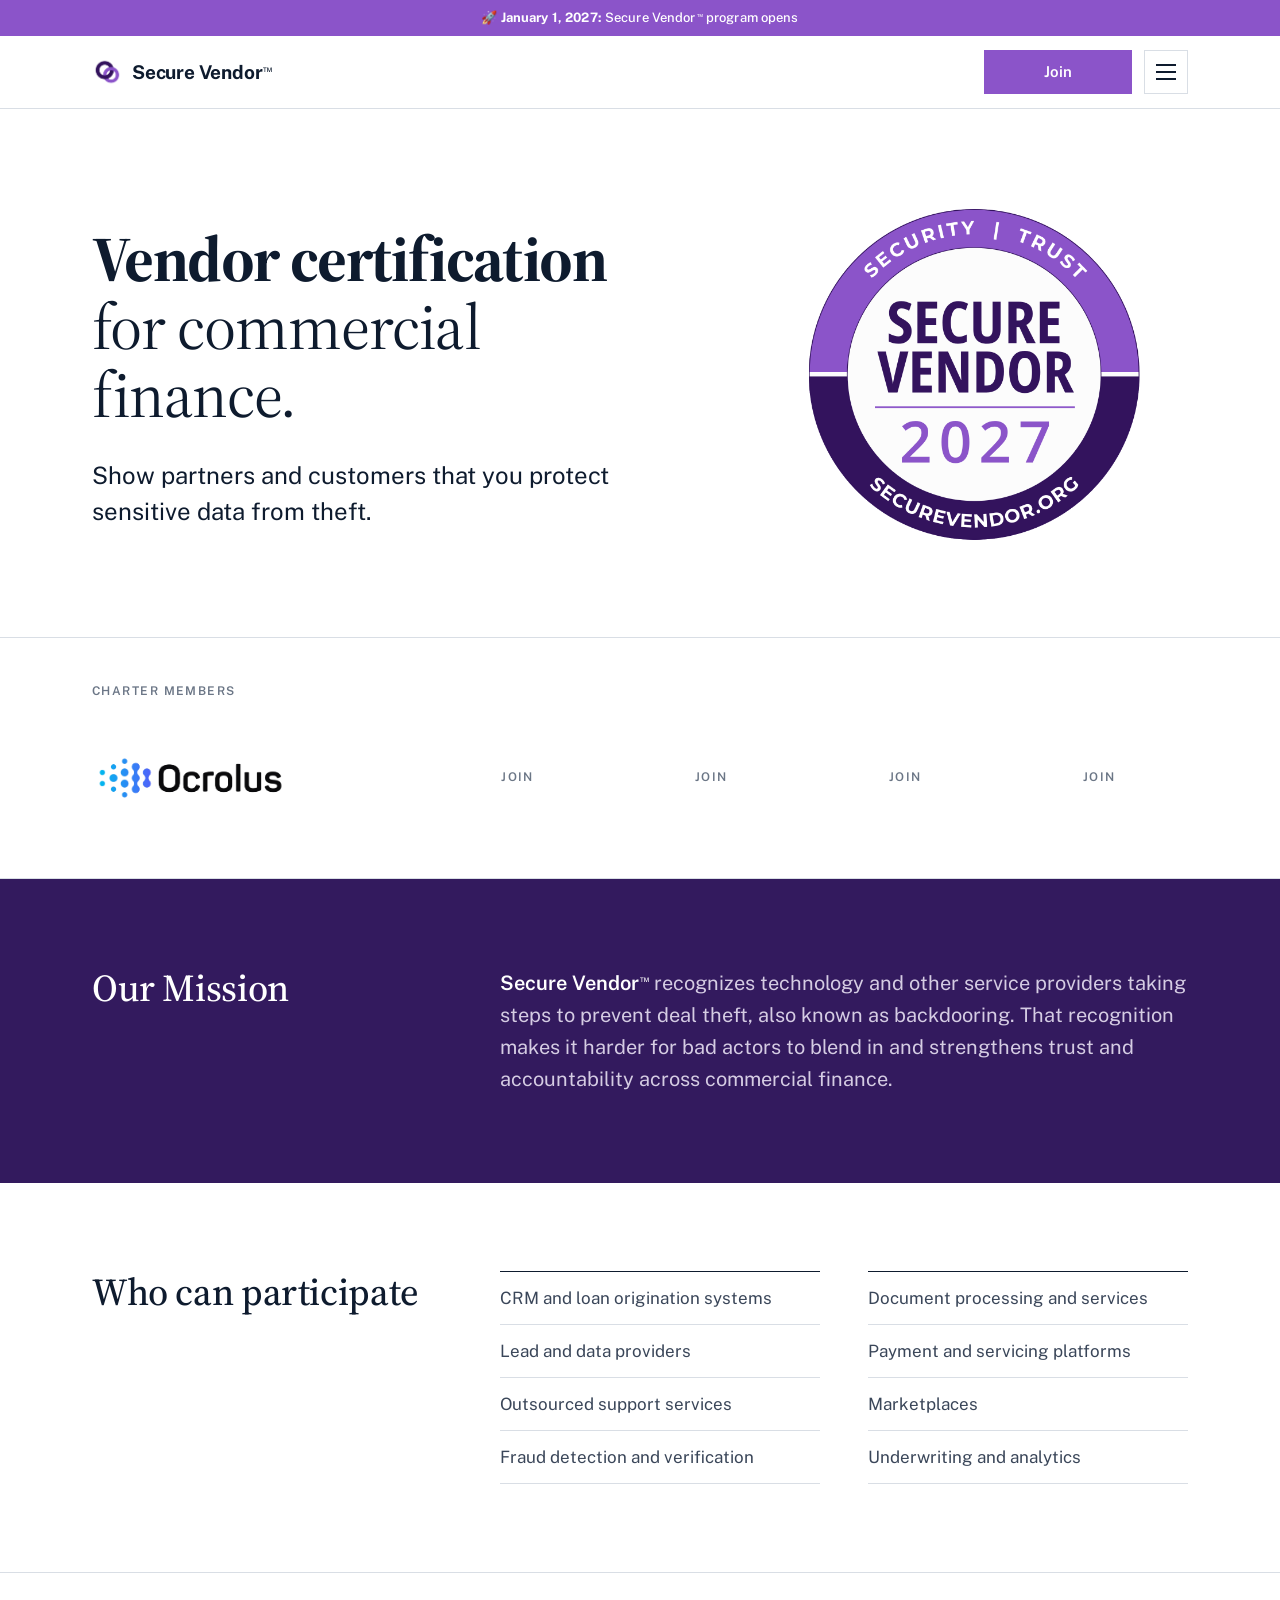
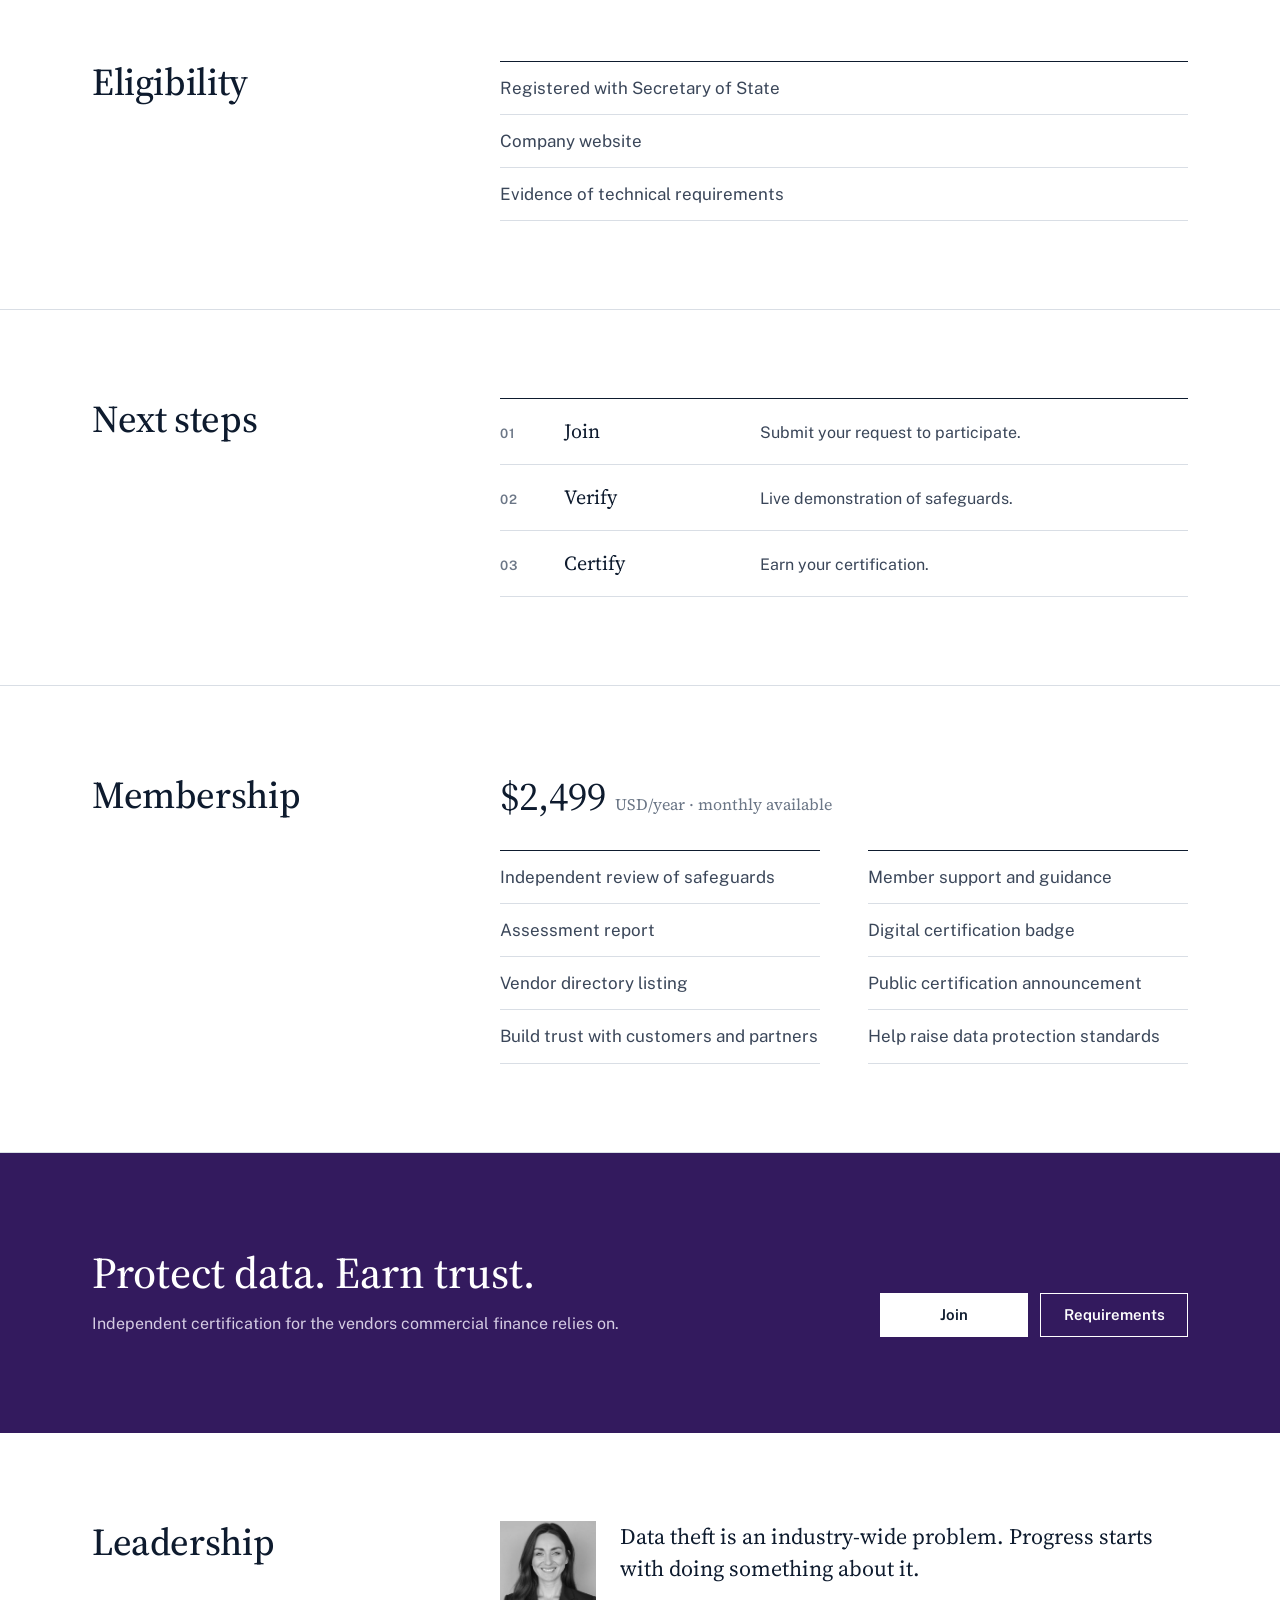
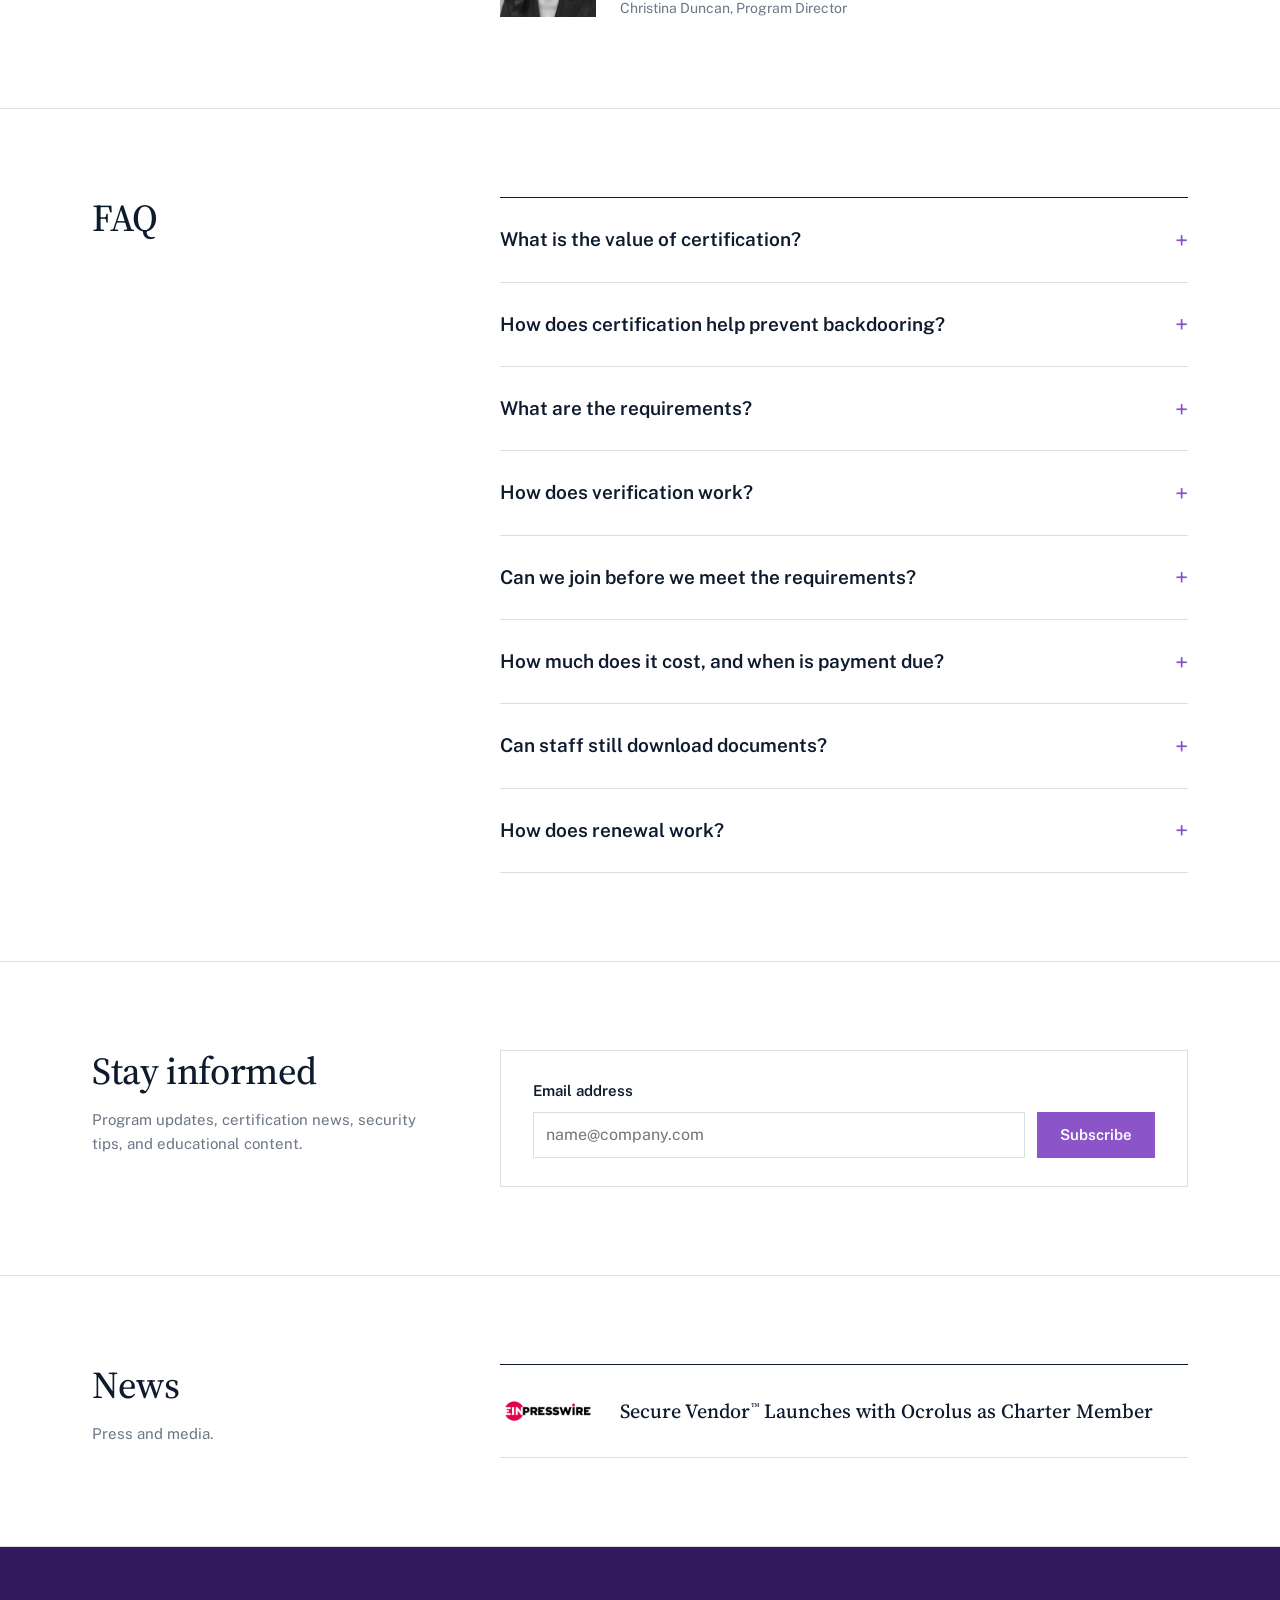
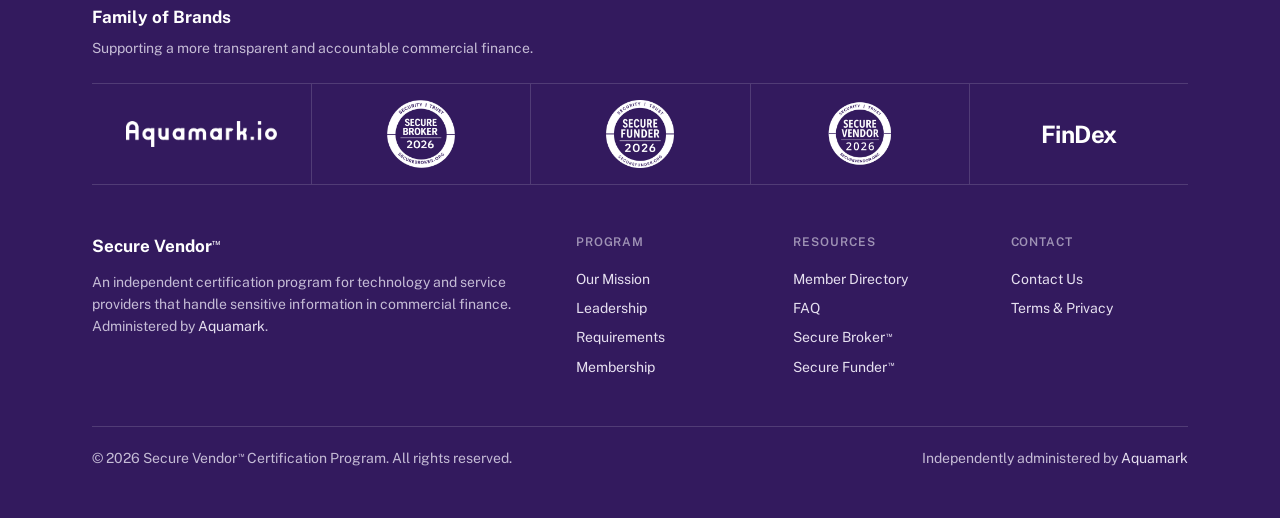
==== commit 3917fc3a: "Copy: alternative commercial finance -> commercial finance; hero title wraps on mobile instead of cu" ====
--- a/index.html
+++ b/index.html
@@ -3,10 +3,10 @@
 <head>
 <meta charset="UTF-8">
 <meta name="viewport" content="width=device-width, initial-scale=1.0">
-<title>Secure Vendor™ — Vendor Certification for Alternative Commercial Finance</title>
-<meta name="description" content="Secure Vendor™ is an independent certification program for technology and service providers that handle sensitive information in alternative commercial finance.">
-<meta property="og:title" content="Secure Vendor™ — Vendor Certification for Alternative Commercial Finance">
-<meta property="og:description" content="Secure Vendor™ is an independent certification program for technology and service providers that handle sensitive information in alternative commercial finance.">
+<title>Secure Vendor™ — Vendor Certification for Commercial Finance</title>
+<meta name="description" content="Secure Vendor™ is an independent certification program for technology and service providers that handle sensitive information in commercial finance.">
+<meta property="og:title" content="Secure Vendor™ — Vendor Certification for Commercial Finance">
+<meta property="og:description" content="Secure Vendor™ is an independent certification program for technology and service providers that handle sensitive information in commercial finance.">
 <meta property="og:type" content="website">
 <meta property="og:url" content="https://securevendor.org/">
 <meta property="og:image" content="https://securevendor.org/og-blank.png">
@@ -69,7 +69,7 @@
   <section class="hero">
     <div class="wrap">
       <div>
-        <h1><strong>Vendor certification</strong><br><span class="h1-tail">for alternative commercial finance.</span></h1>
+        <h1><strong>Vendor certification</strong><br><span class="h1-tail">for commercial finance.</span></h1>
         <p class="hero-lede">Show partners and customers that you<br class="m-br"> protect sensitive data from theft.</p>
       </div>
       <figure class="figure">
@@ -97,7 +97,7 @@
         <h2>Our Mission</h2>
       </div>
       <div class="body">
-        <p class="mission"><strong>Secure Vendor<sup class="tm">&trade;</sup></strong> recognizes technology and other service providers taking steps to prevent deal theft, also known as backdooring. That recognition makes it harder for bad actors to blend in and strengthens trust and accountability across alternative commercial finance.</p>
+        <p class="mission"><strong>Secure Vendor<sup class="tm">&trade;</sup></strong> recognizes technology and other service providers taking steps to prevent deal theft, also known as backdooring. That recognition makes it harder for bad actors to blend in and strengthens trust and accountability across commercial finance.</p>
       </div>
     </div>
   </section>
@@ -179,7 +179,7 @@
     <div class="wrap">
       <div>
         <h2>Protect data. Earn trust.</h2>
-        <p>Independent certification for the vendors alternative commercial finance relies on.</p>
+        <p>Independent certification for the vendors commercial finance relies on.</p>
       </div>
       <div class="closing-actions">
         <a class="btn" href="join/">Join</a>
@@ -289,7 +289,7 @@
   <div class="wrap">
     <section class="fob" aria-labelledby="fob-title">
       <h2 id="fob-title" class="fob-title">Family of Brands</h2>
-      <p class="fob-sub">Supporting a more transparent and accountable alternative commercial finance.</p>
+      <p class="fob-sub">Supporting a more transparent and accountable commercial finance.</p>
       <ul class="fob-row">
         <li><a href="https://aquamark.io" target="_blank" rel="noopener noreferrer" aria-label="Aquamark homepage"><img class="fob-full" src="family-of-brands/aquamark.png?v=88b38f06" alt="Aquamark"></a></li>
         <li><a href="https://securebroker.org" target="_blank" rel="noopener noreferrer" aria-label="Secure Broker homepage"><img class="fob-badge" src="family-of-brands/secure-broker-badge.png?v=c771e2e2" alt="Secure Broker certified badge"></a></li>
@@ -301,7 +301,7 @@
     <div class="foot-grid">
       <div>
         <p class="foot-brand">Secure Vendor<sup>&trade;</sup></p>
-        <p>An independent certification program for technology and service providers that handle sensitive information in alternative commercial finance. Administered by <a href="https://aquamark.io" target="_blank" rel="noopener noreferrer">Aquamark</a>.</p>
+        <p>An independent certification program for technology and service providers that handle sensitive information in commercial finance. Administered by <a href="https://aquamark.io" target="_blank" rel="noopener noreferrer">Aquamark</a>.</p>
       </div>
       <div class="foot-col">
         <h4>Program</h4>
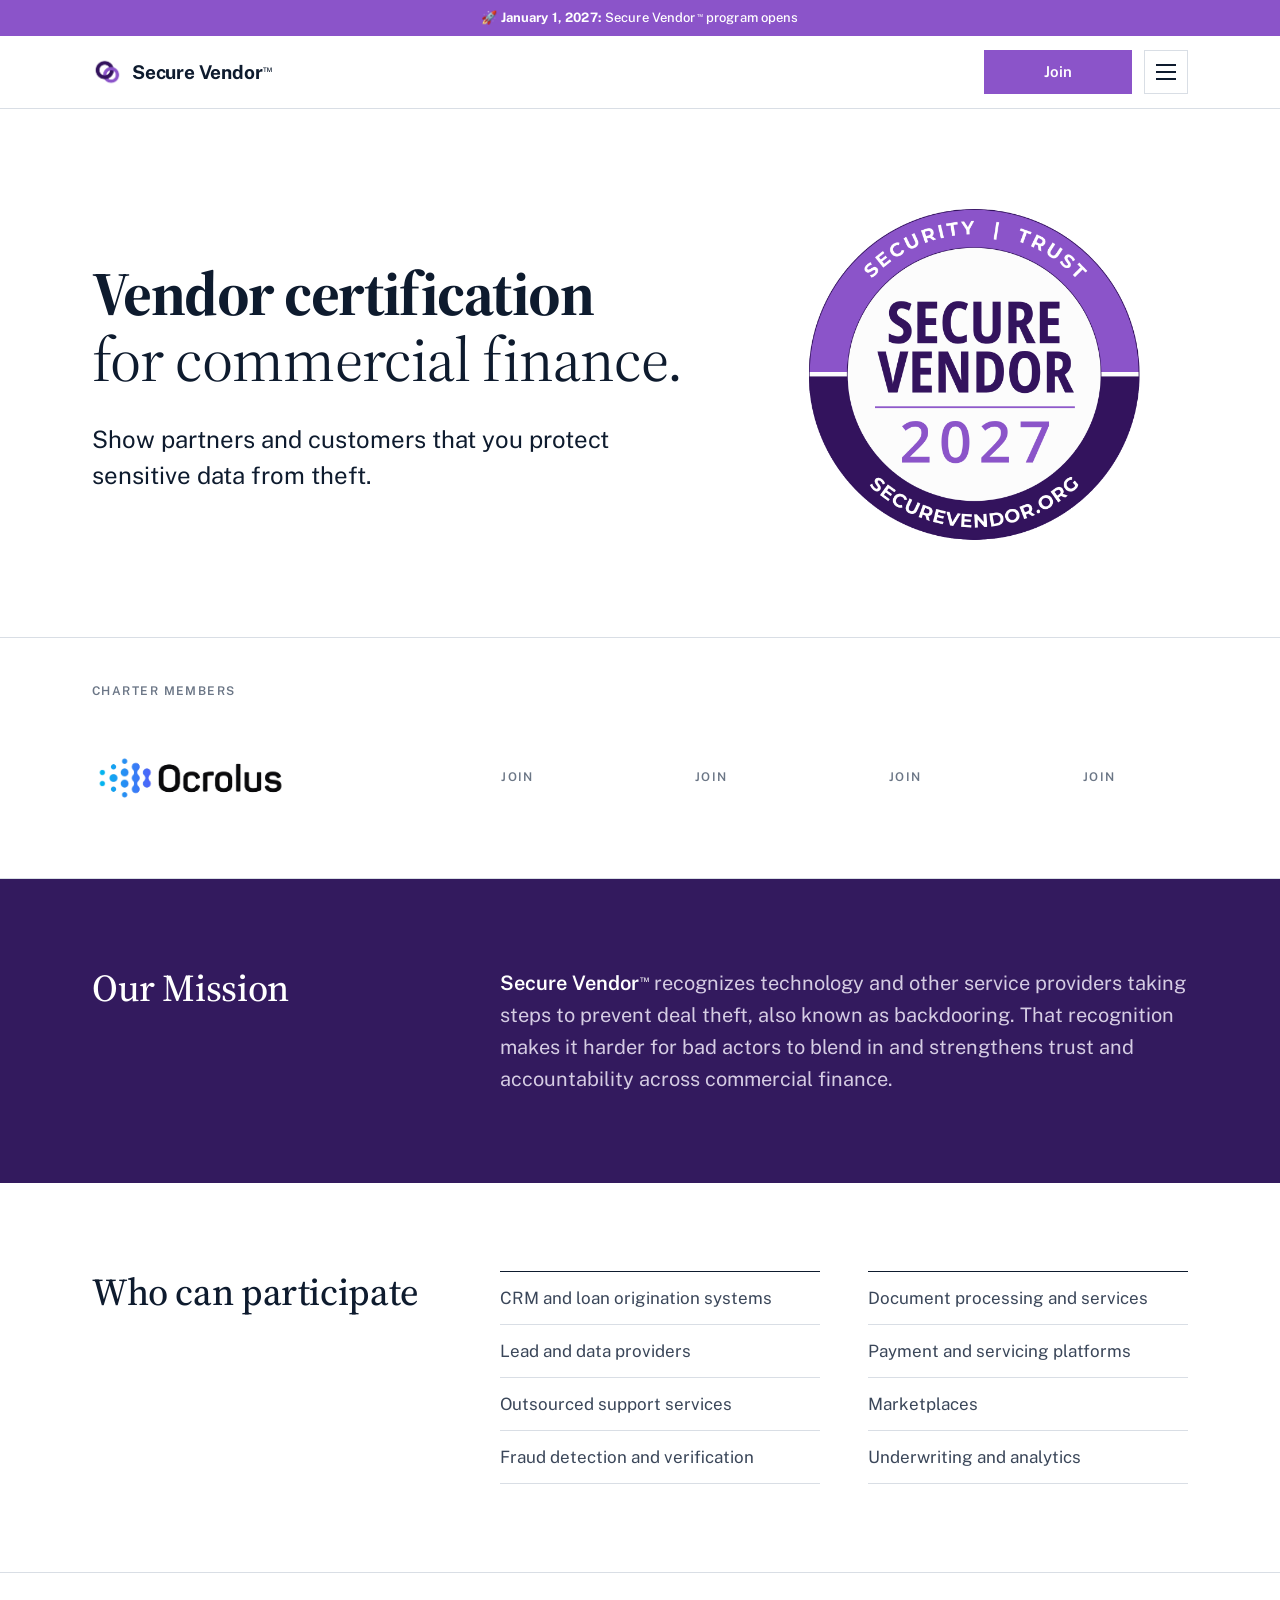
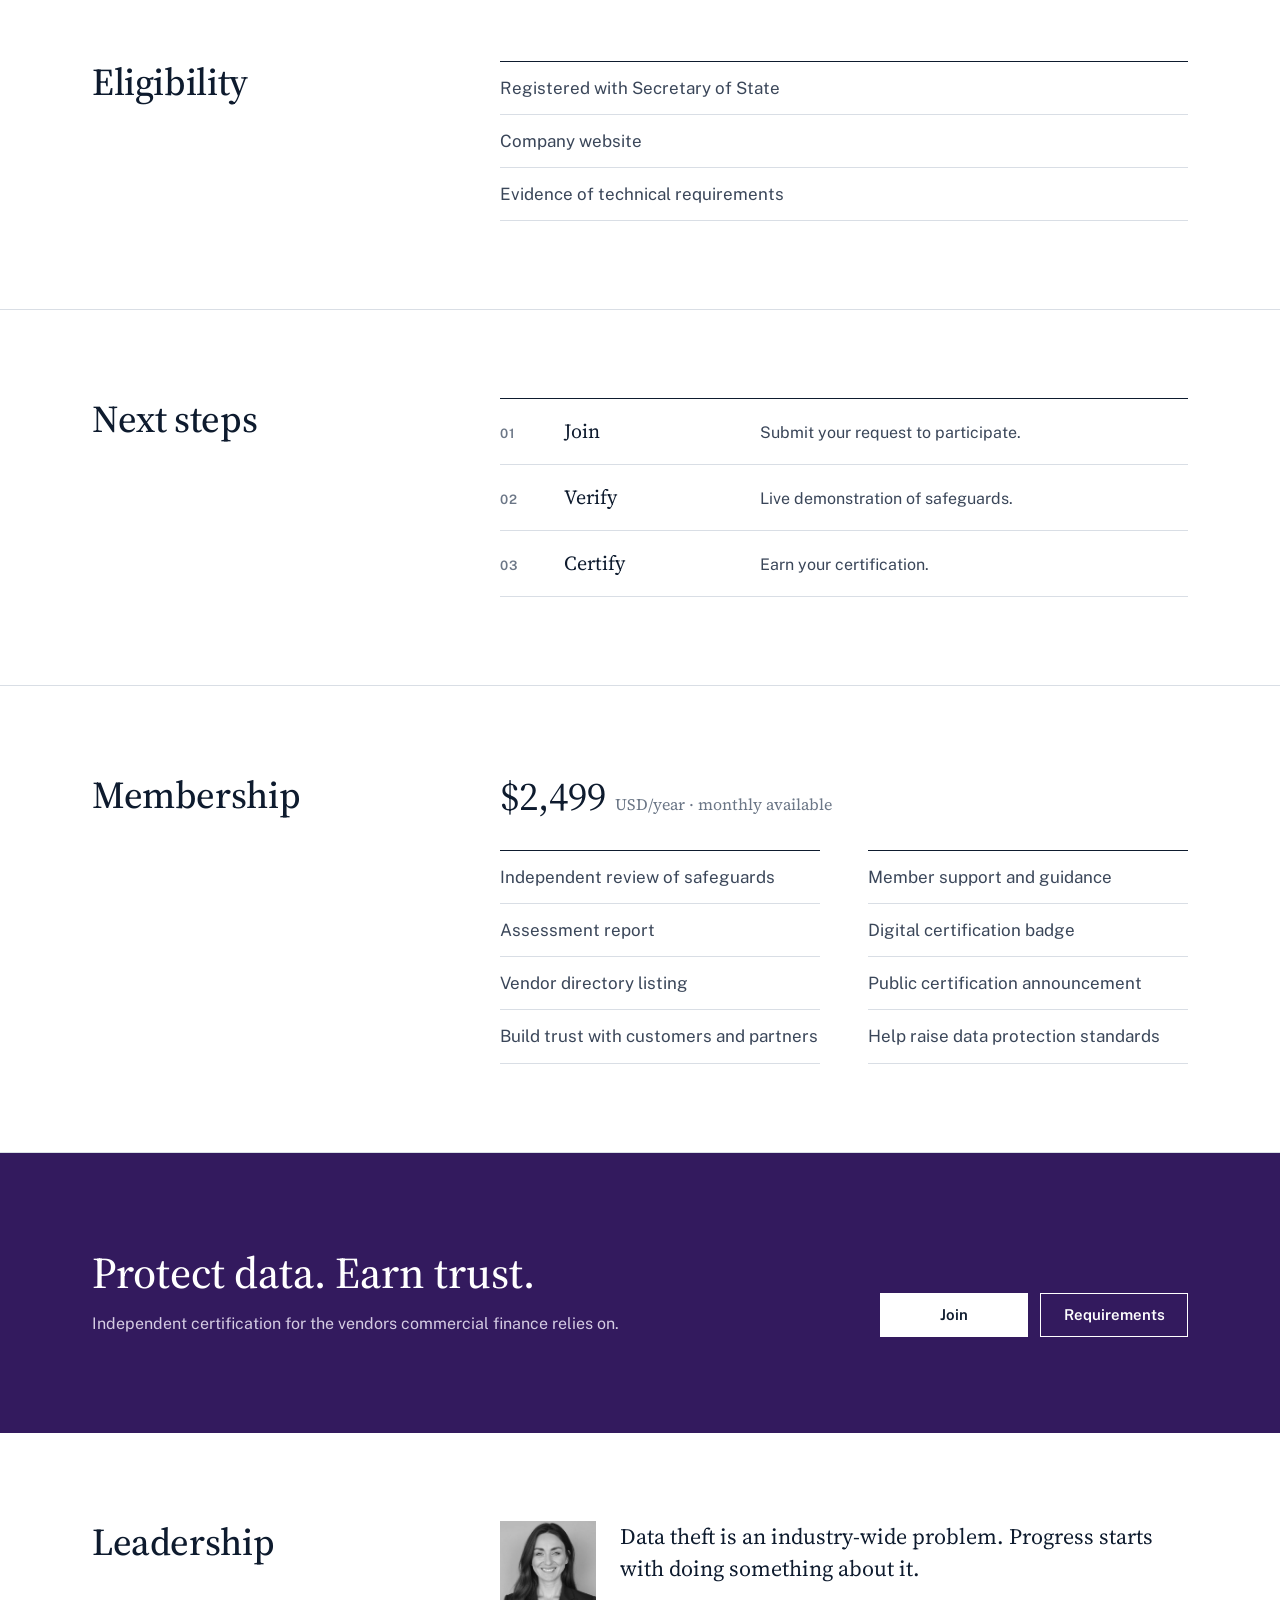
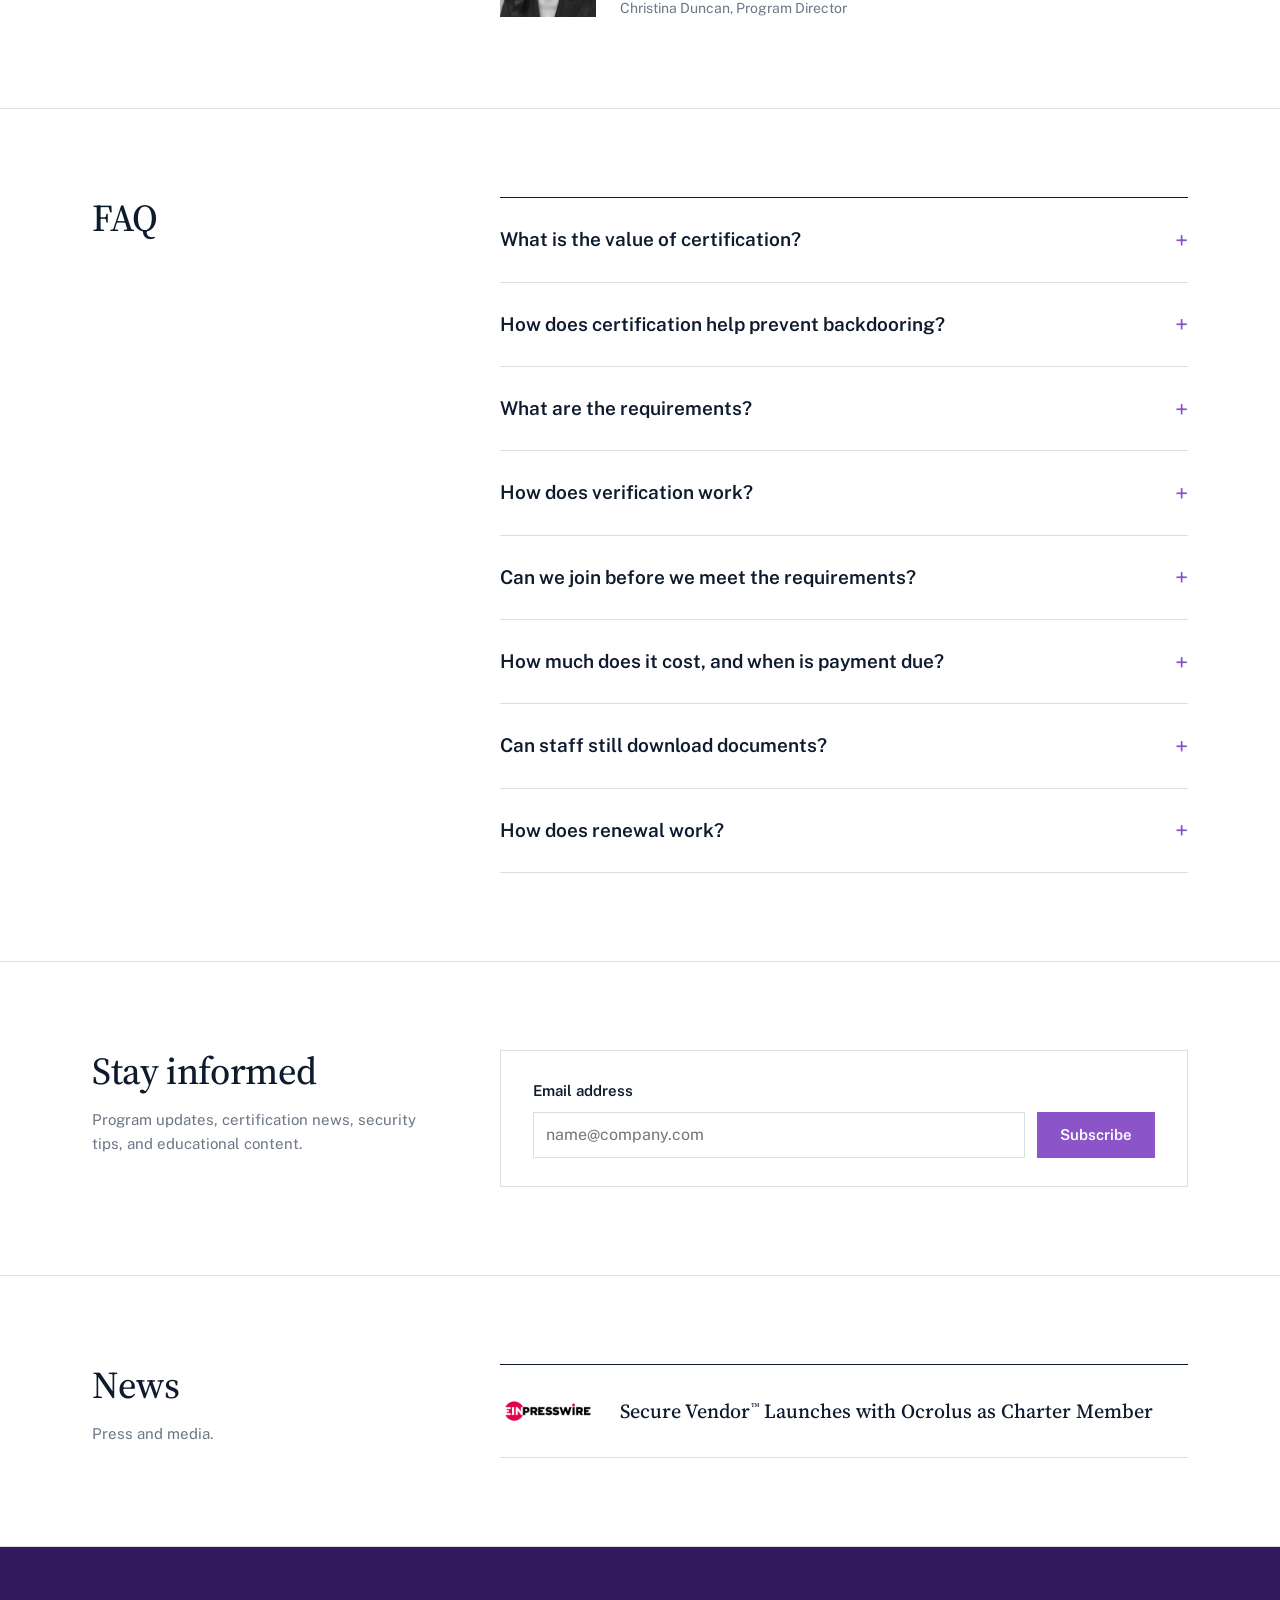
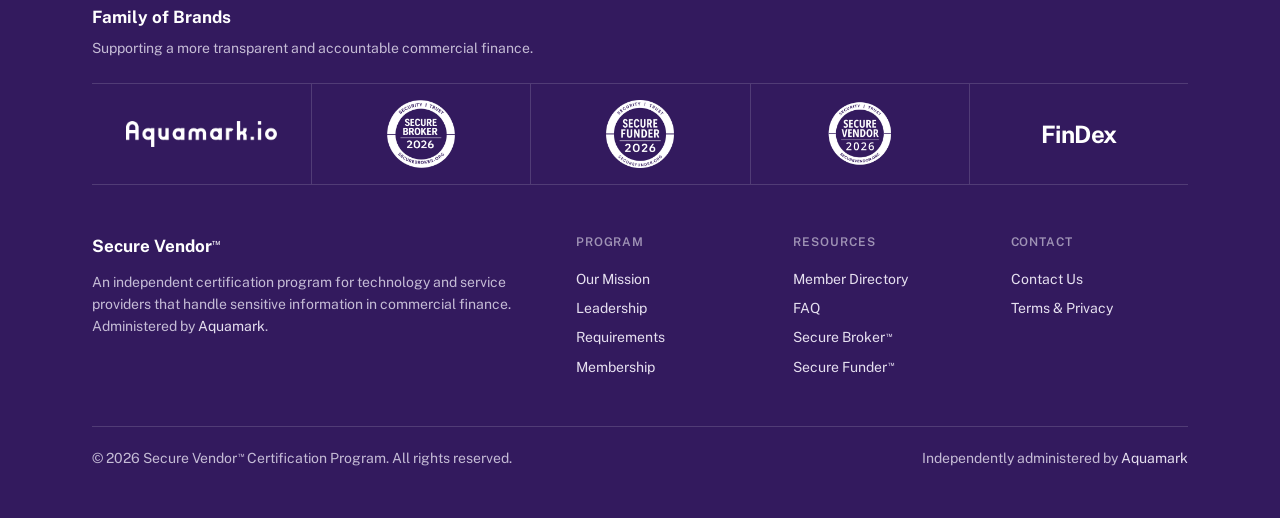
==== commit 57060632: "Hero title: two lines on desktop (max 62px, 5vw) Co-Authored-By: Claude Opus 5.5 <noreply@anthropic." ====
--- a/index.html
+++ b/index.html
@@ -15,7 +15,7 @@
 <link rel="preconnect" href="https://fonts.googleapis.com">
 <link rel="preconnect" href="https://fonts.gstatic.com" crossorigin>
 <link href="https://fonts.googleapis.com/css2?family=Public+Sans:wght@400;500;600;700&family=Source+Serif+4:opsz,wght@8..60,400;8..60,500;8..60,600;8..60,700&display=swap" rel="stylesheet">
-<link rel="stylesheet" href="site.css?v=baca03fb">
+<link rel="stylesheet" href="site.css?v=ae582cf5">
 <style>
   .form-frame { border: 1px solid var(--rule); background: var(--paper); padding: 28px 32px; }
   .nl-form label { display: block; font-size: 15px; font-weight: 600; color: var(--ink); margin-bottom: 8px; }
--- a/site.css
+++ b/site.css
@@ -71,7 +71,7 @@
 /* Hero */
 .hero { padding: 88px 0 80px; border-bottom: 1px solid var(--rule); }
 .hero .wrap { display: grid; grid-template-columns: minmax(0, 7fr) minmax(0, 5fr); gap: 72px; align-items: center; }
-.hero h1 { font-size: clamp(40px, 5.2vw, 64px); line-height: 1.06; letter-spacing: -0.015em; font-weight: 400; }
+.hero h1 { font-size: clamp(40px, 5vw, 62px); line-height: 1.06; letter-spacing: -0.015em; font-weight: 400; }
 .hero h1 .m-br, .hero-lede .m-br { display: none; }
 .hero h1 strong { font-weight: 700; letter-spacing: -0.025em; }
 .hero-lede { font-size: 24px; line-height: 1.5; max-width: 24em; margin: 28px 0 0; color: var(--ink); }
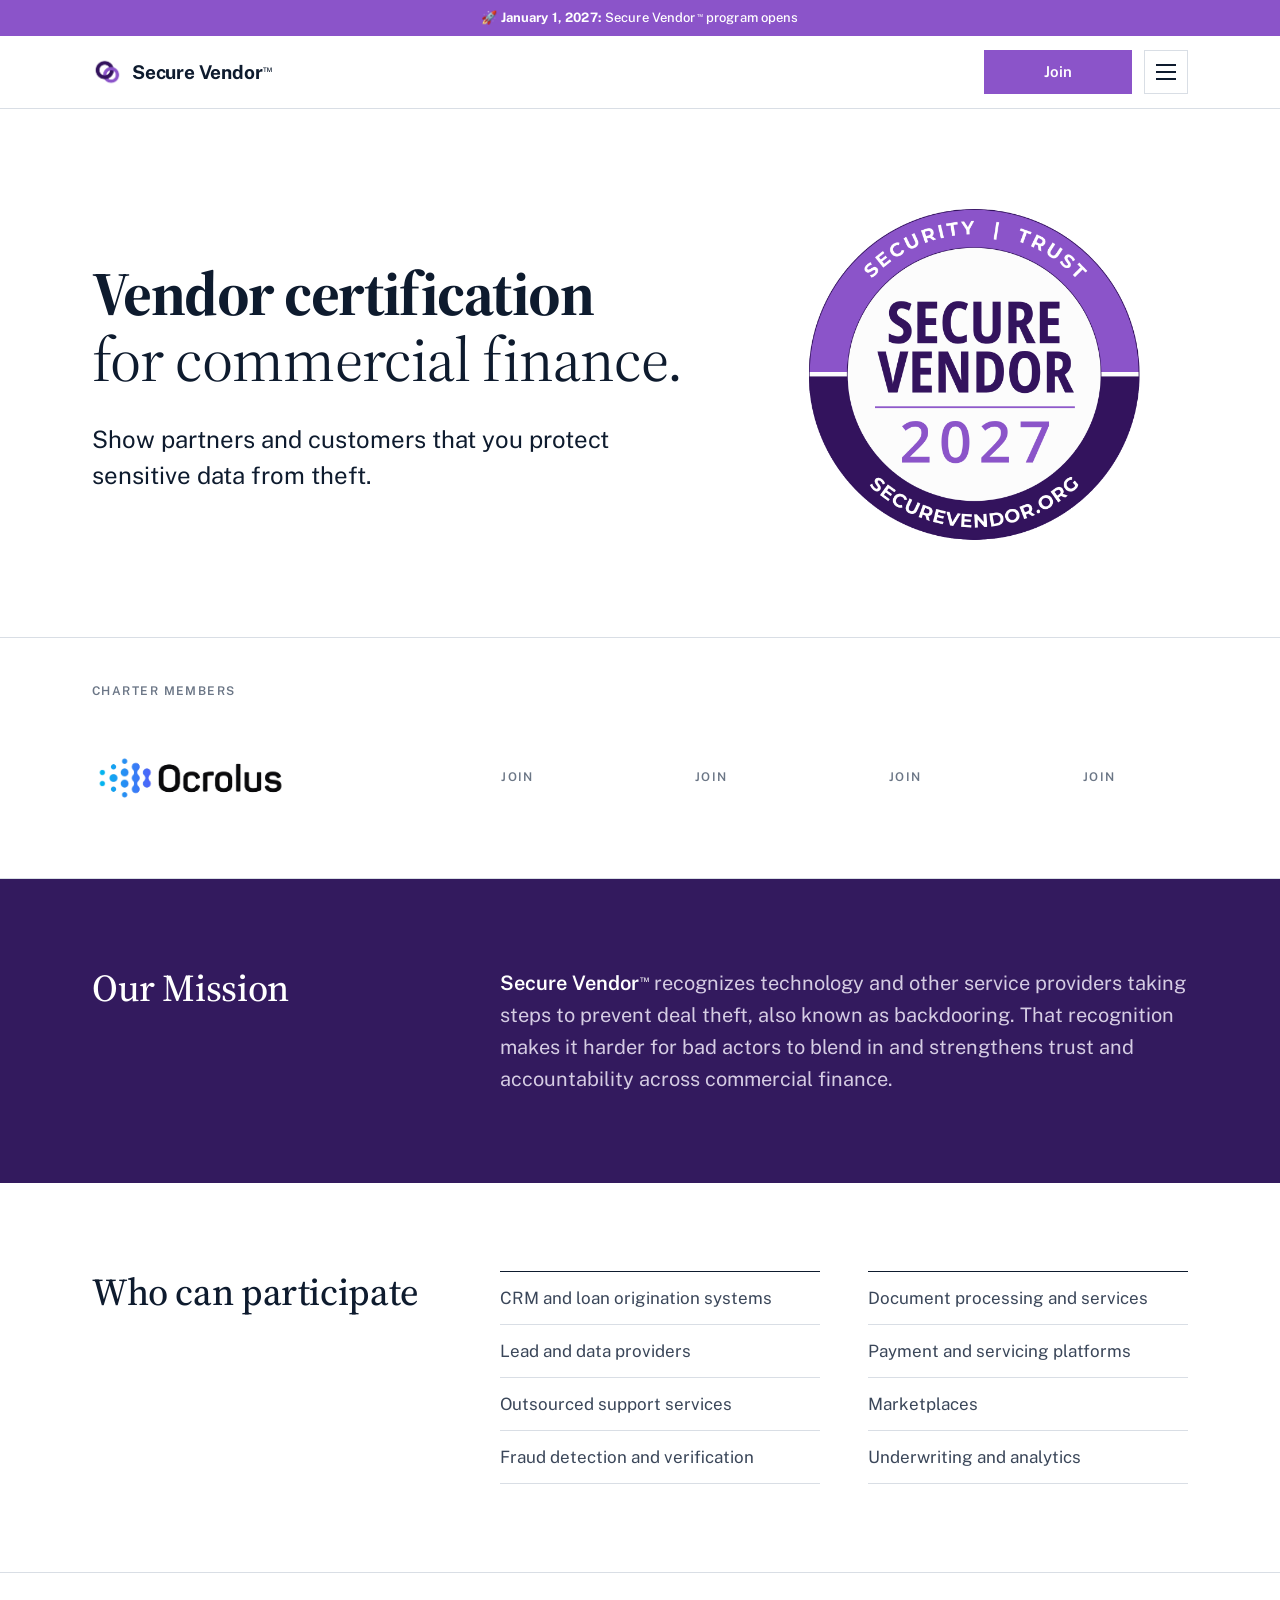
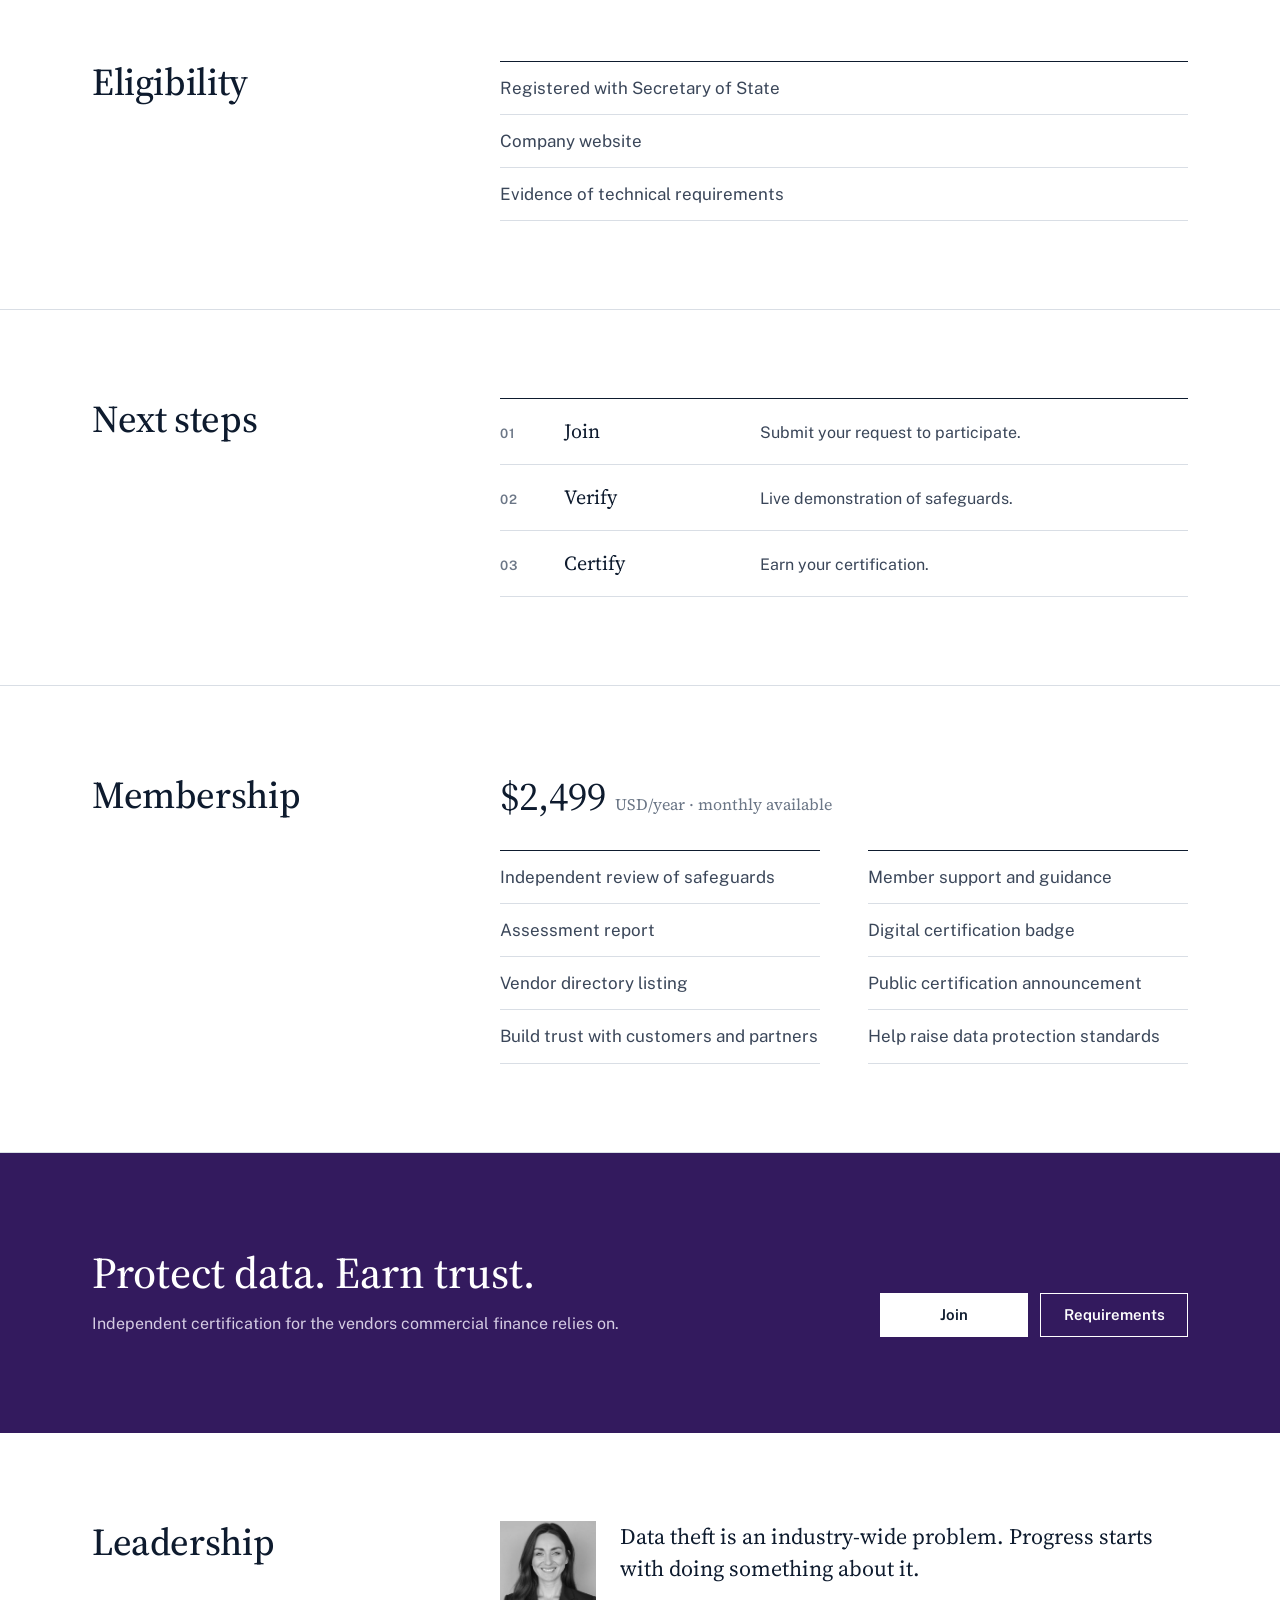
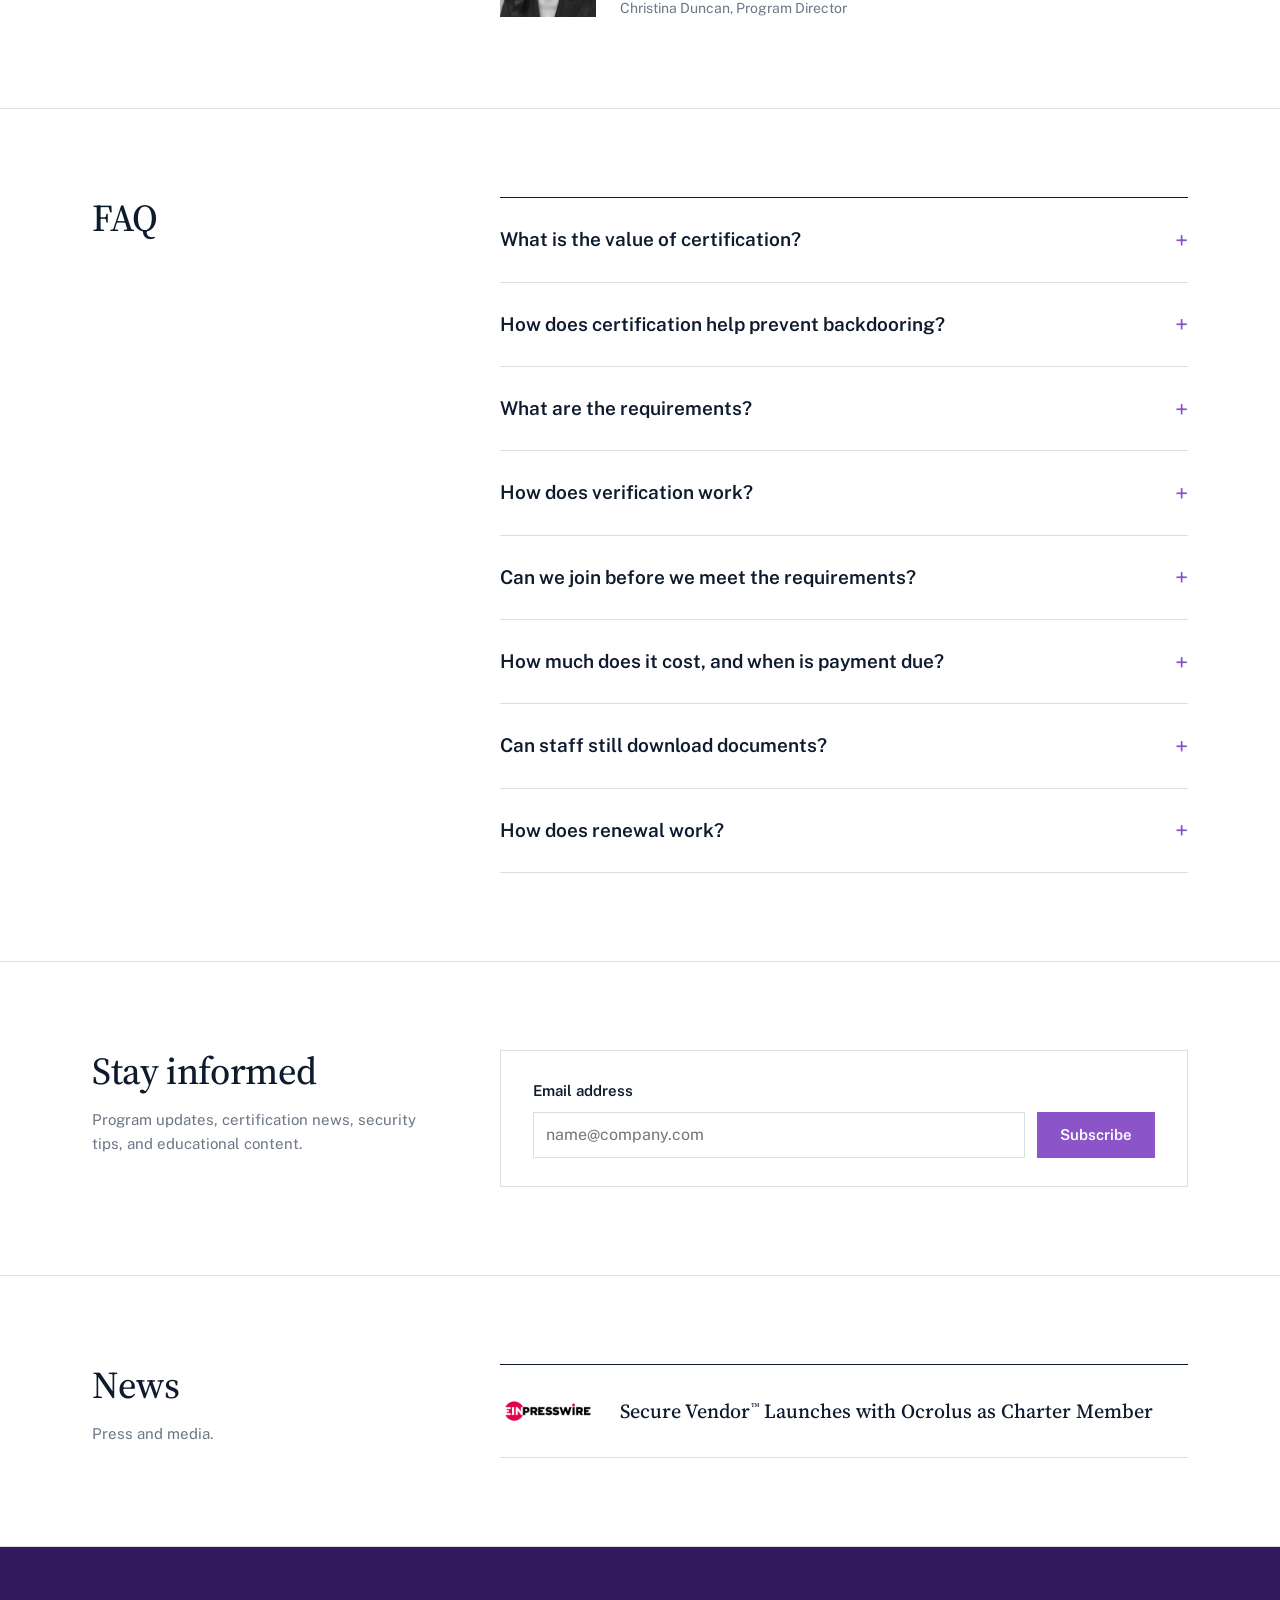
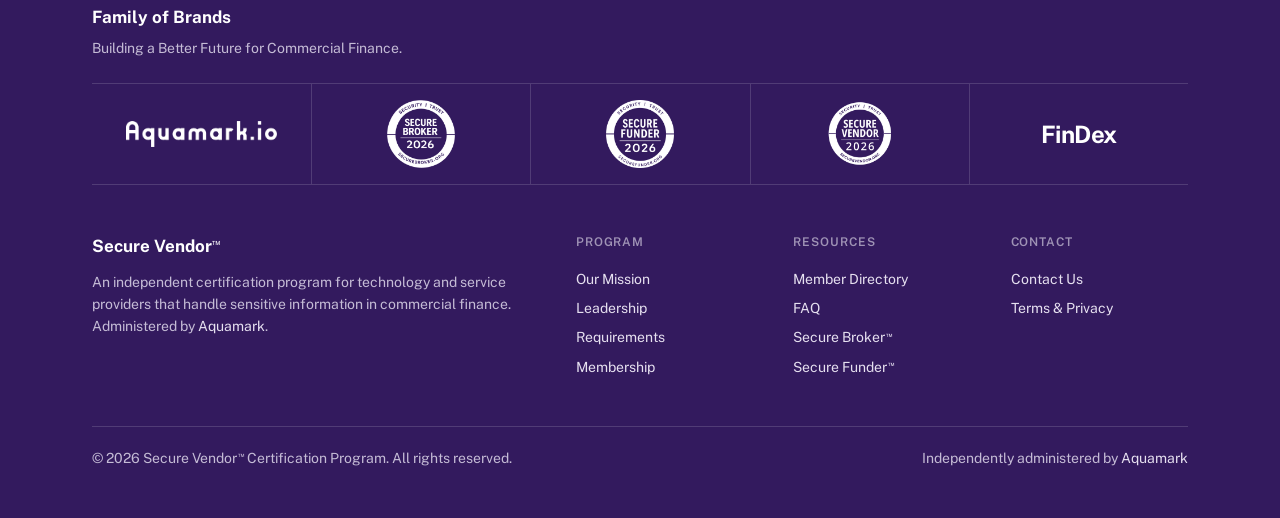
==== commit 174df9da: "Family of brands footer: Building a Better Future for Commercial Finance. Co-Authored-By: Claude Opu" ====
--- a/index.html
+++ b/index.html
@@ -289,7 +289,7 @@
   <div class="wrap">
     <section class="fob" aria-labelledby="fob-title">
       <h2 id="fob-title" class="fob-title">Family of Brands</h2>
-      <p class="fob-sub">Supporting a more transparent and accountable commercial finance.</p>
+      <p class="fob-sub">Building a Better Future for Commercial Finance.</p>
       <ul class="fob-row">
         <li><a href="https://aquamark.io" target="_blank" rel="noopener noreferrer" aria-label="Aquamark homepage"><img class="fob-full" src="family-of-brands/aquamark.png?v=88b38f06" alt="Aquamark"></a></li>
         <li><a href="https://securebroker.org" target="_blank" rel="noopener noreferrer" aria-label="Secure Broker homepage"><img class="fob-badge" src="family-of-brands/secure-broker-badge.png?v=c771e2e2" alt="Secure Broker certified badge"></a></li>
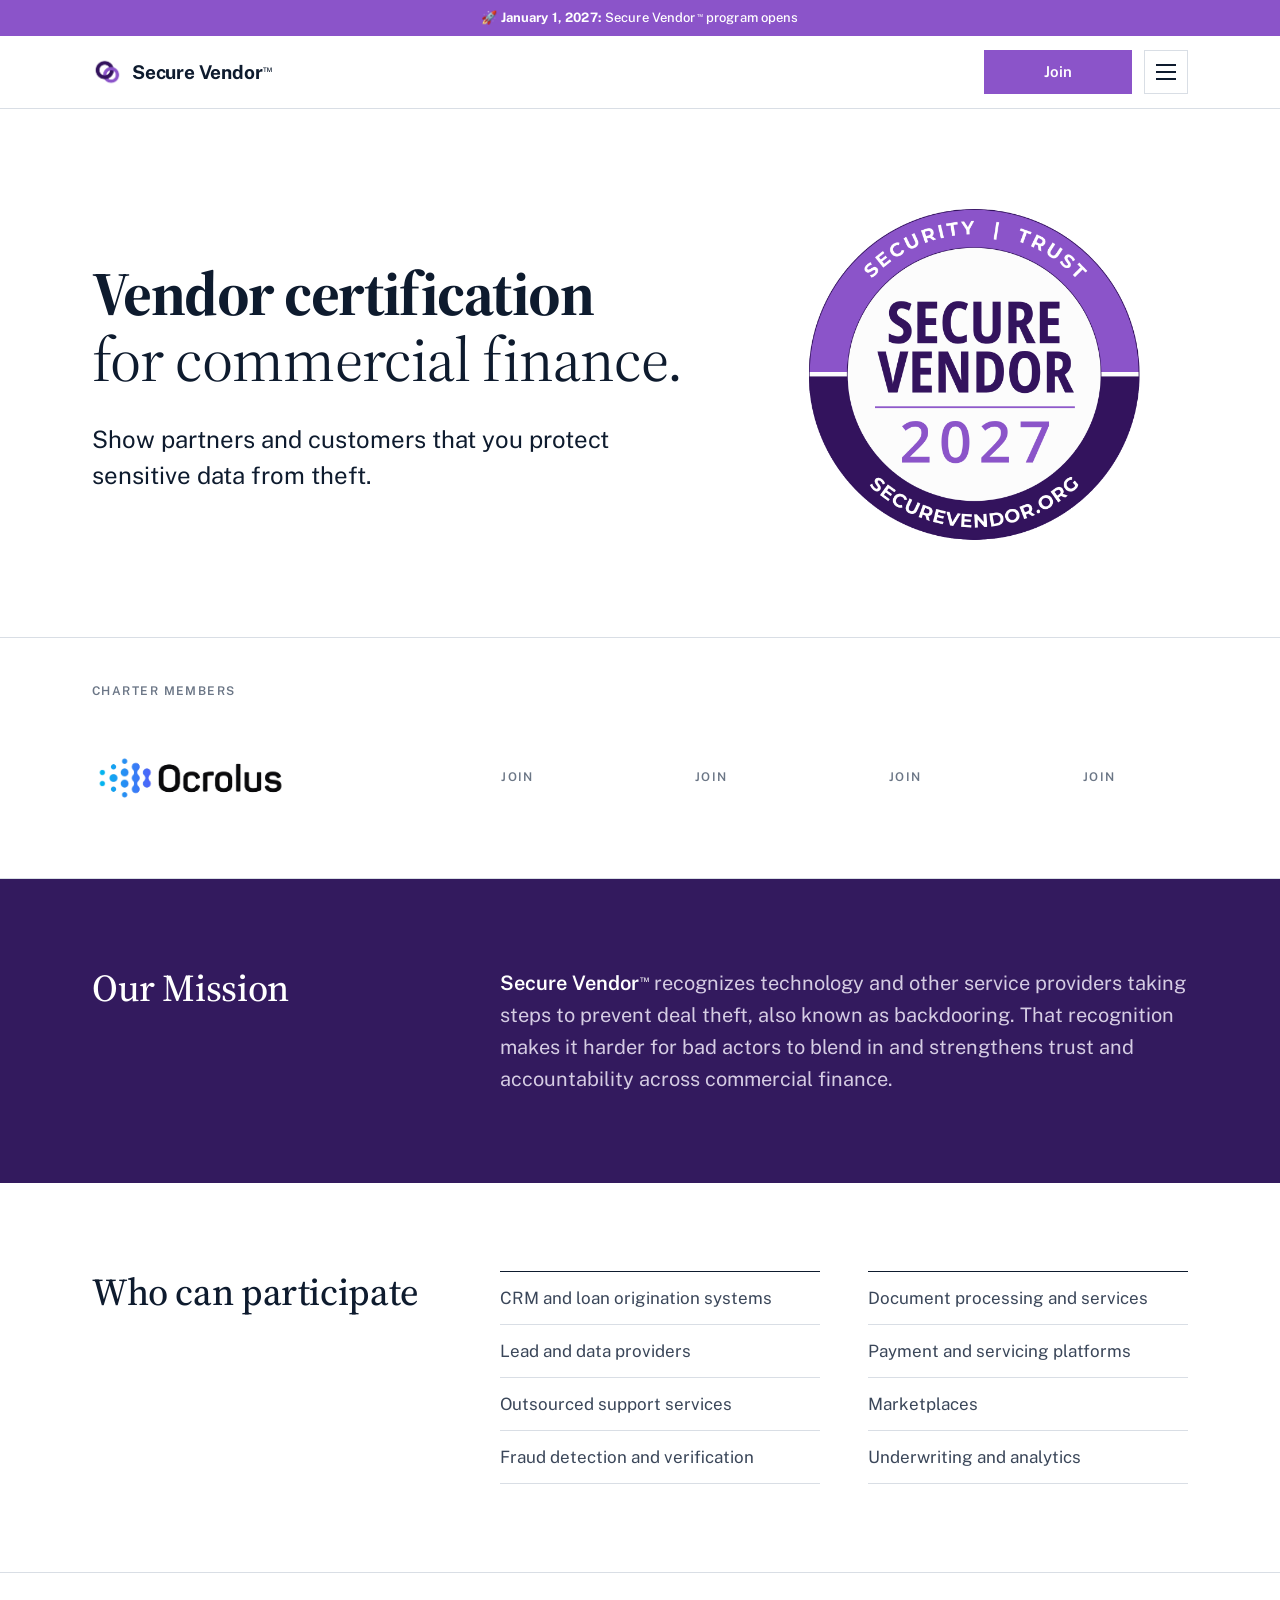
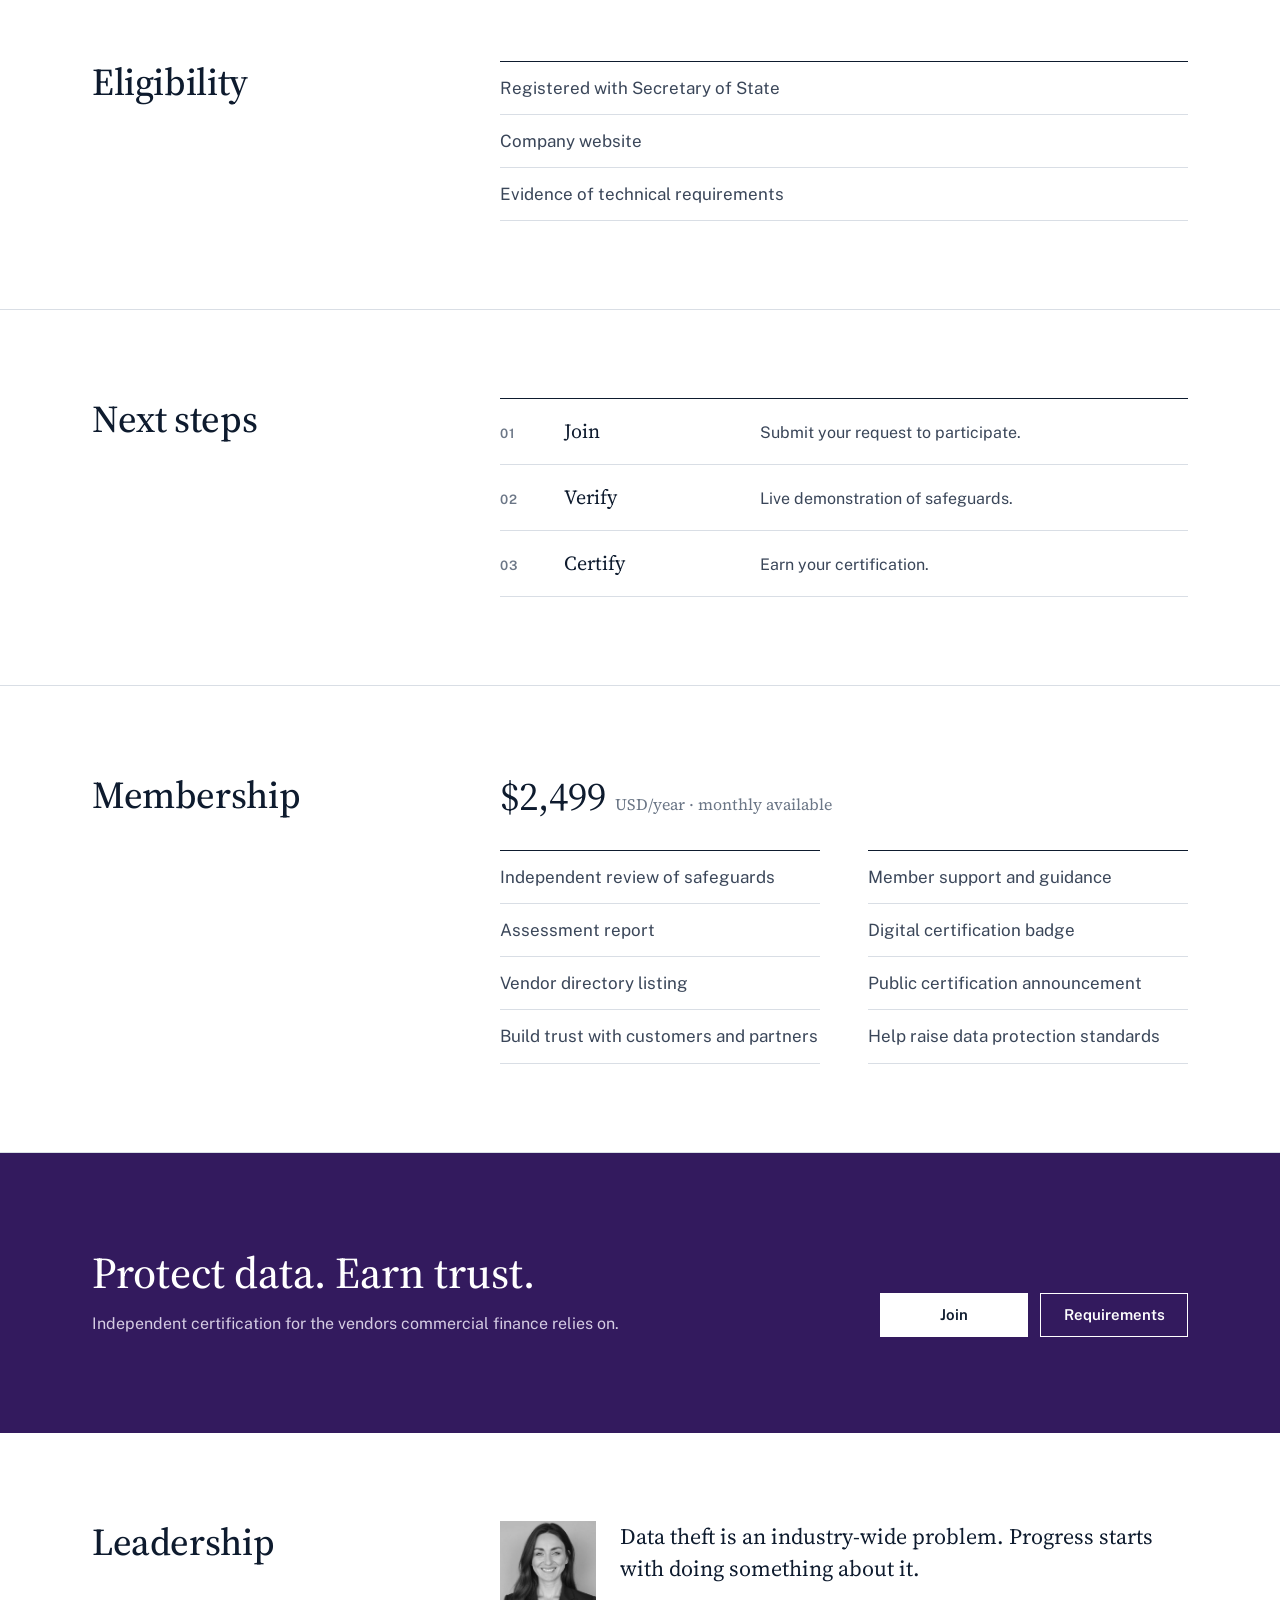
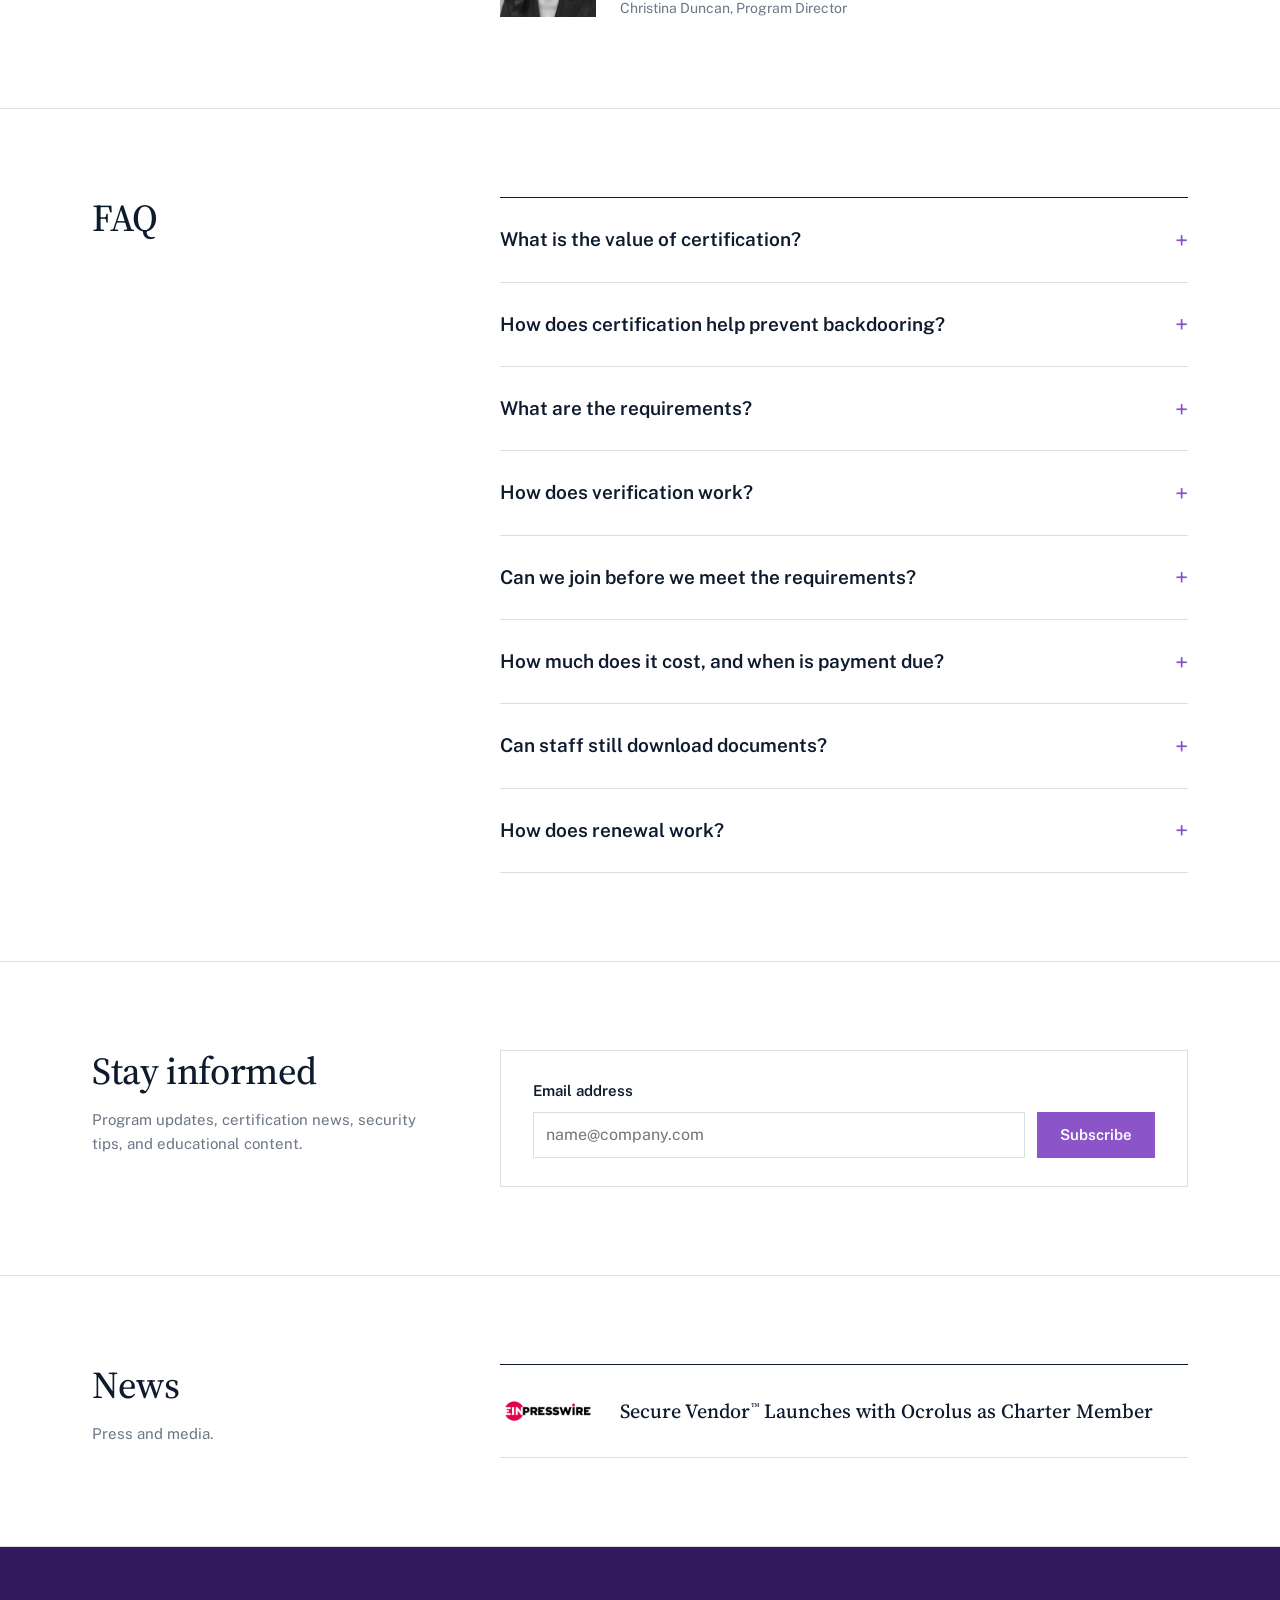
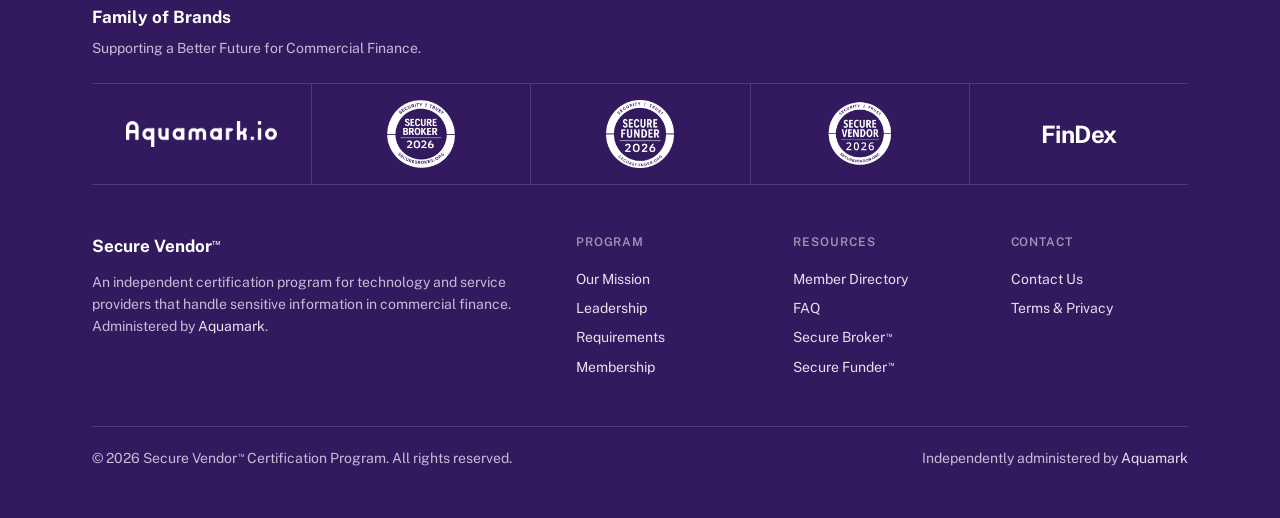
==== commit 26886345: "Family of Brands: Supporting a Better Future for Commercial Finance Co-Authored-By: Claude Opus 5.5 " ====
--- a/index.html
+++ b/index.html
@@ -289,7 +289,7 @@
   <div class="wrap">
     <section class="fob" aria-labelledby="fob-title">
       <h2 id="fob-title" class="fob-title">Family of Brands</h2>
-      <p class="fob-sub">Building a Better Future for Commercial Finance.</p>
+      <p class="fob-sub">Supporting a Better Future for Commercial Finance.</p>
       <ul class="fob-row">
         <li><a href="https://aquamark.io" target="_blank" rel="noopener noreferrer" aria-label="Aquamark homepage"><img class="fob-full" src="family-of-brands/aquamark.png?v=88b38f06" alt="Aquamark"></a></li>
         <li><a href="https://securebroker.org" target="_blank" rel="noopener noreferrer" aria-label="Secure Broker homepage"><img class="fob-badge" src="family-of-brands/secure-broker-badge.png?v=c771e2e2" alt="Secure Broker certified badge"></a></li>
